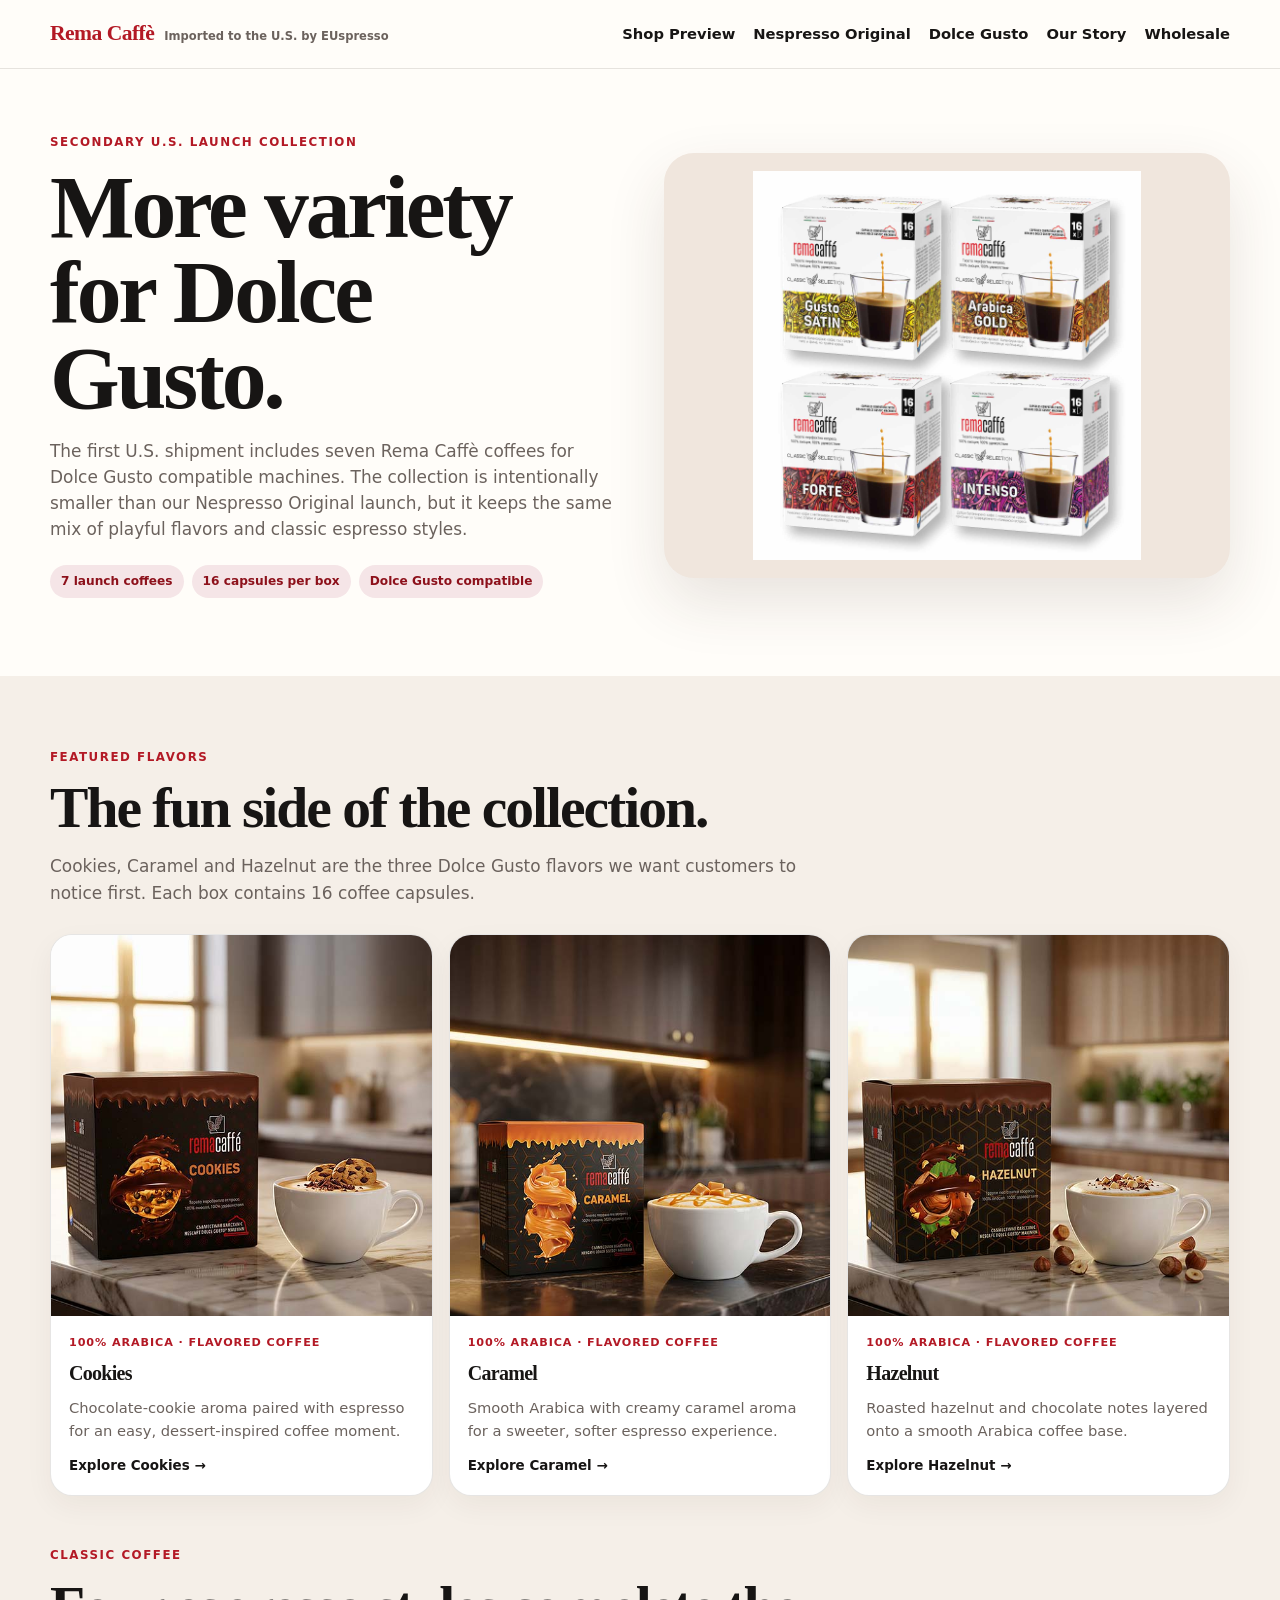
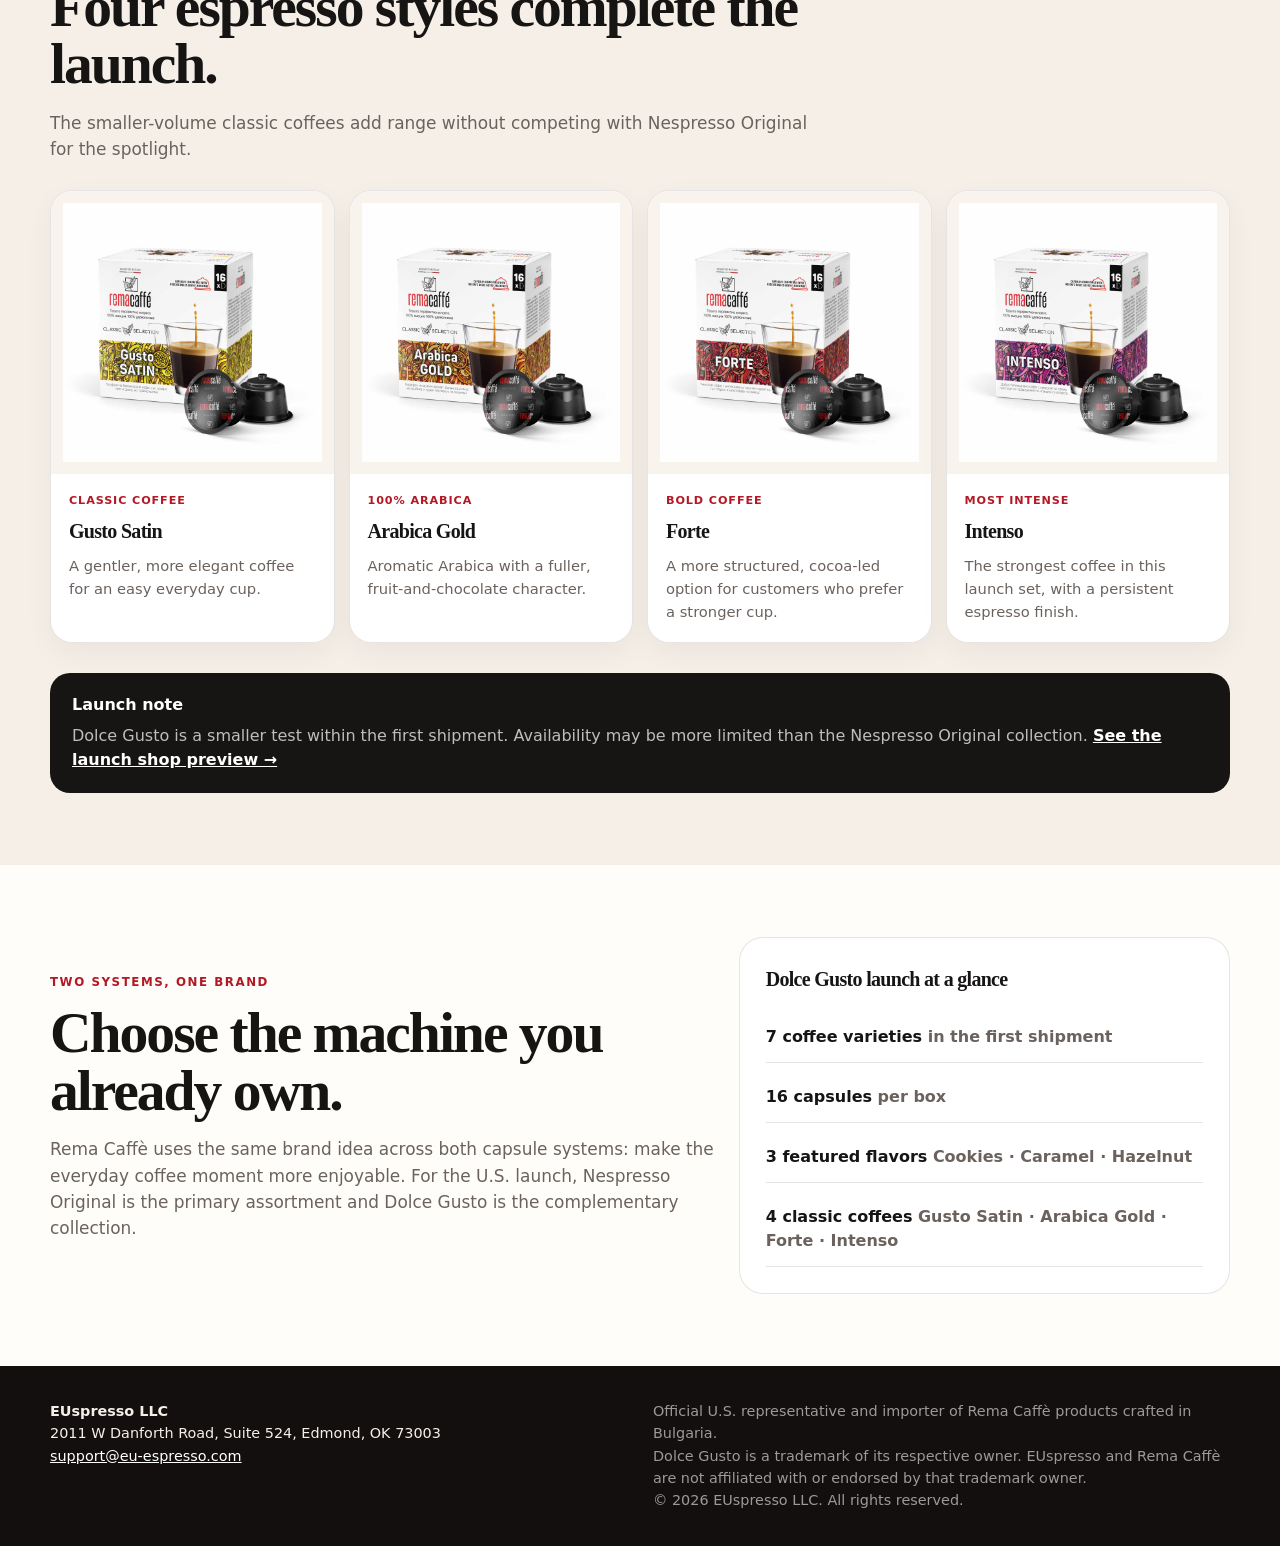
==== dolce-gusto/index.html @ 893105a6 "Add commerce-ready launch shop preview" ====
<!DOCTYPE html>
<html lang="en">
<head>
<meta charset="UTF-8">
<title>Rema Caffè Dolce Gusto Compatible Collection | EUspresso USA</title>
<meta name="description" content="Explore the first U.S. Rema Caffè Dolce Gusto compatible collection: seven 16-capsule coffees including Cookies, Caramel, Hazelnut, Arabica Gold, Gusto Satin, Forte and Intenso.">
<link rel="canonical" href="https://eu-espresso.com/dolce-gusto/">
<meta property="og:title" content="Rema Caffè Dolce Gusto Compatible Collection | EUspresso USA">
<meta property="og:description" content="A smaller secondary launch collection with seven Dolce Gusto compatible coffees and 16 capsules per box.">
<meta property="og:image" content="https://eu-espresso.com/assets/rema-dolce-gusto-all.jpg">
<meta property="og:type" content="website">
<meta property="og:url" content="https://eu-espresso.com/dolce-gusto/">
<meta name="viewport" content="width=device-width, initial-scale=1">
<link rel="icon" href="../EUspresso.PNG" type="image/png">
<link rel="stylesheet" href="../assets/dolce-gusto.css">
</head>
<body>
<nav class="top-nav"><div class="nav-inner"><a class="nav-brand" href="../"><strong>Rema Caffè</strong><span>Imported to the U.S. by EUspresso</span></a><div class="nav-links"><a href="../shop/">Shop Preview</a><a href="../#nespresso-collection">Nespresso Original</a><a href="#collection">Dolce Gusto</a><a href="../#story">Our Story</a><a href="../#wholesale">Wholesale</a></div></div></nav>
<main>
<section class="wrap hero">
  <div>
    <div class="eyebrow">Secondary U.S. launch collection</div>
    <h1>More variety for Dolce Gusto.</h1>
    <p class="section-copy">The first U.S. shipment includes seven Rema Caffè coffees for Dolce Gusto compatible machines. The collection is intentionally smaller than our Nespresso Original launch, but it keeps the same mix of playful flavors and classic espresso styles.</p>
    <div class="hero-tags"><span class="tag">7 launch coffees</span><span class="tag">16 capsules per box</span><span class="tag">Dolce Gusto compatible</span></div>
  </div>
  <div class="hero-visual"><img src="../assets/rema-dolce-gusto-all.jpg" alt="Rema Caffè Dolce Gusto compatible capsule collection"></div>
</section>

<section id="collection" class="section alt">
<div class="wrap">
  <div class="section-head"><div class="eyebrow">Featured flavors</div><h2>The fun side of the collection.</h2><p class="section-copy">Cookies, Caramel and Hazelnut are the three Dolce Gusto flavors we want customers to notice first. Each box contains 16 coffee capsules.</p></div>
  <div class="featured-grid">
    <article class="featured-card"><div class="featured-photo"><img src="../assets/dg-cookies-lifestyle.jpg" alt="Rema Caffè Cookies Dolce Gusto compatible capsules in a kitchen setting"></div><div class="body"><div class="meta">100% Arabica · Flavored coffee</div><h3>Cookies</h3><p>Chocolate-cookie aroma paired with espresso for an easy, dessert-inspired coffee moment.</p><a class="link" href="../products/dolce-gusto/cookies/">Explore Cookies →</a></div></article>
    <article class="featured-card"><div class="featured-photo"><img src="../assets/dg-caramel-lifestyle.jpg" alt="Rema Caffè Caramel Dolce Gusto compatible capsules in a kitchen setting"></div><div class="body"><div class="meta">100% Arabica · Flavored coffee</div><h3>Caramel</h3><p>Smooth Arabica with creamy caramel aroma for a sweeter, softer espresso experience.</p><a class="link" href="../products/dolce-gusto/caramel/">Explore Caramel →</a></div></article>
    <article class="featured-card"><div class="featured-photo"><img src="../assets/dg-hazelnut-lifestyle.jpg" alt="Rema Caffè Hazelnut Dolce Gusto compatible capsules in a kitchen setting"></div><div class="body"><div class="meta">100% Arabica · Flavored coffee</div><h3>Hazelnut</h3><p>Roasted hazelnut and chocolate notes layered onto a smooth Arabica coffee base.</p><a class="link" href="../products/dolce-gusto/hazelnut/">Explore Hazelnut →</a></div></article>
  </div>

  <div class="section-head" style="margin-top:50px;"><div class="eyebrow">Classic coffee</div><h2>Four espresso styles complete the launch.</h2><p class="section-copy">The smaller-volume classic coffees add range without competing with Nespresso Original for the spotlight.</p></div>
  <div class="classic-grid">
    <article class="classic-card"><div class="classic-photo"><img src="../assets/dg-gusto-satin-box-caps.jpg" alt="Rema Caffè Gusto Satin Dolce Gusto compatible capsules"></div><div class="body"><div class="meta">Classic coffee</div><h3>Gusto Satin</h3><p>A gentler, more elegant coffee for an easy everyday cup.</p></div></article>
    <article class="classic-card"><div class="classic-photo"><img src="../assets/dg-arabica-gold-box-caps.jpg" alt="Rema Caffè Arabica Gold Dolce Gusto compatible capsules"></div><div class="body"><div class="meta">100% Arabica</div><h3>Arabica Gold</h3><p>Aromatic Arabica with a fuller, fruit-and-chocolate character.</p></div></article>
    <article class="classic-card"><div class="classic-photo"><img src="../assets/dg-forte-box-caps.jpg" alt="Rema Caffè Forte Dolce Gusto compatible capsules"></div><div class="body"><div class="meta">Bold coffee</div><h3>Forte</h3><p>A more structured, cocoa-led option for customers who prefer a stronger cup.</p></div></article>
    <article class="classic-card"><div class="classic-photo"><img src="../assets/dg-intenso-box-caps.jpg" alt="Rema Caffè Intenso Dolce Gusto compatible capsules"></div><div class="body"><div class="meta">Most intense</div><h3>Intenso</h3><p>The strongest coffee in this launch set, with a persistent espresso finish.</p></div></article>
  </div>
  <div class="callout"><strong>Launch note</strong><p>Dolce Gusto is a smaller test within the first shipment. Availability may be more limited than the Nespresso Original collection. <a href="../shop/" style="color:white;font-weight:800;">See the launch shop preview →</a></p></div>
</div>
</section>

<section class="section">
<div class="wrap compare">
  <div><div class="eyebrow">Two systems, one brand</div><h2>Choose the machine you already own.</h2><p class="section-copy">Rema Caffè uses the same brand idea across both capsule systems: make the everyday coffee moment more enjoyable. For the U.S. launch, Nespresso Original is the primary assortment and Dolce Gusto is the complementary collection.</p></div>
  <div class="compare-card"><h3>Dolce Gusto launch at a glance</h3><ul class="compare-list"><li>7 coffee varieties <span>in the first shipment</span></li><li>16 capsules <span>per box</span></li><li>3 featured flavors <span>Cookies · Caramel · Hazelnut</span></li><li>4 classic coffees <span>Gusto Satin · Arabica Gold · Forte · Intenso</span></li></ul></div>
</div>
</section>
</main>
<footer><div class="footer-inner"><div><strong>EUspresso LLC</strong><br>2011 W Danforth Road, Suite 524, Edmond, OK 73003<br><a href="mailto:support@eu-espresso.com">support@eu-espresso.com</a></div><div class="footer-muted">Official U.S. representative and importer of Rema Caffè products crafted in Bulgaria.<br>Dolce Gusto is a trademark of its respective owner. EUspresso and Rema Caffè are not affiliated with or endorsed by that trademark owner.<br>&copy; <span id="year"></span> EUspresso LLC. All rights reserved.</div></div></footer>
<script>document.getElementById("year").textContent=new Date().getFullYear();</script>
</body></html>
---- assets/dolce-gusto.css ----
:root{--red:#b31925;--red-dark:#8d111b;--ink:#171514;--muted:#6b625d;--cream:#f5efe8;--paper:#fffdf9;--line:rgba(55,42,35,.12)}
*{box-sizing:border-box}html{scroll-behavior:smooth}body{margin:0;font-family:Inter,ui-sans-serif,system-ui,-apple-system,BlinkMacSystemFont,"Segoe UI",sans-serif;color:var(--ink);background:var(--paper);line-height:1.55}img{max-width:100%}a{color:inherit}
.top-nav{position:sticky;top:0;z-index:20;background:rgba(255,253,249,.95);backdrop-filter:blur(12px);border-bottom:1px solid var(--line)}
.nav-inner{width:min(1180px,calc(100% - 36px));min-height:68px;margin:0 auto;display:flex;align-items:center;justify-content:space-between;gap:22px}.nav-brand{display:flex;align-items:baseline;gap:10px;text-decoration:none}.nav-brand strong{font-family:Georgia,"Times New Roman",serif;font-size:1.35rem;letter-spacing:-.025em;color:var(--red)}.nav-brand span{color:var(--muted);font-size:.72rem;font-weight:700}.nav-links{display:flex;gap:18px;flex-wrap:wrap;font-size:.92rem;font-weight:800}.nav-links a{text-decoration:none}.nav-links a:hover{color:var(--red)}
.wrap{width:min(1180px,calc(100% - 36px));margin:0 auto}.eyebrow{color:var(--red);text-transform:uppercase;letter-spacing:.13em;font-size:.74rem;font-weight:900;margin-bottom:13px}h1,h2,h3{font-family:Georgia,"Times New Roman",serif;letter-spacing:-.035em}h1{font-size:clamp(3.2rem,7vw,6rem);line-height:.95;margin:0 0 18px}h2{font-size:clamp(2.1rem,4.5vw,3.7rem);line-height:1;margin:0 0 14px}h3{font-size:1.25rem;margin:0 0 8px}.section-copy{color:var(--muted);font-size:1.06rem;max-width:760px}
.hero{padding:64px 0 78px;display:grid;grid-template-columns:1fr 1fr;gap:48px;align-items:center}.hero-visual{border-radius:30px;overflow:hidden;background:#f0e6dd;box-shadow:0 24px 60px rgba(62,42,30,.12)}.hero-visual img{display:block;width:100%;aspect-ratio:4/3;object-fit:contain;padding:18px}.hero-tags{display:flex;flex-wrap:wrap;gap:8px;margin-top:22px}.tag{padding:7px 11px;border-radius:999px;background:#f5e5e7;color:var(--red-dark);font-size:.76rem;font-weight:900}
.section{padding:72px 0}.section.alt{background:var(--cream)}.section-head{max-width:760px;margin-bottom:28px}.featured-grid{display:grid;grid-template-columns:repeat(3,1fr);gap:16px}.featured-card,.classic-card{background:white;border:1px solid var(--line);border-radius:22px;overflow:hidden;box-shadow:0 10px 28px rgba(50,37,29,.05)}.featured-photo{aspect-ratio:1/1;background:#eee5db;overflow:hidden}.featured-photo img{width:100%;height:100%;object-fit:cover;display:block}.classic-grid{display:grid;grid-template-columns:repeat(4,1fr);gap:14px}.classic-photo{aspect-ratio:1/1;background:#f8f3ed}.classic-photo img{width:100%;height:100%;object-fit:contain;padding:12px;display:block}.body{padding:18px}.meta{color:var(--red);font-size:.7rem;font-weight:900;letter-spacing:.08em;text-transform:uppercase;margin-bottom:7px}.body p{margin:7px 0 0;color:var(--muted);font-size:.92rem}.link{display:inline-block;margin-top:13px;text-decoration:none;font-weight:850;font-size:.84rem}.link:hover{color:var(--red)}
.callout{margin-top:30px;padding:20px 22px;border-radius:20px;background:#171514;color:white}.callout p{margin:6px 0 0;color:rgba(255,255,255,.72)}
.compare{display:grid;grid-template-columns:1.15fr .85fr;gap:24px;align-items:center}.compare-card{padding:26px;border:1px solid var(--line);border-radius:24px;background:white}.compare-list{margin:18px 0 0;padding:0;list-style:none;display:grid;gap:10px}.compare-list li{padding:12px 0;border-bottom:1px solid var(--line);font-weight:800}.compare-list span{color:var(--muted);font-weight:600}
footer{background:#120f0e;color:#f5efe8;padding:34px 0}.footer-inner{width:min(1180px,calc(100% - 36px));margin:0 auto;display:grid;grid-template-columns:1fr 1fr;gap:26px;font-size:.9rem}.footer-inner a{color:#fff}.footer-muted{color:rgba(255,255,255,.58)}
@media(max-width:900px){.hero,.compare{grid-template-columns:1fr}.featured-grid{grid-template-columns:repeat(2,1fr)}.classic-grid{grid-template-columns:repeat(2,1fr)}}
@media(max-width:680px){.nav-inner{padding:14px 0;align-items:flex-start;flex-direction:column}.nav-links{gap:10px 14px}.featured-grid,.classic-grid{grid-template-columns:1fr}.hero{padding-top:44px}}
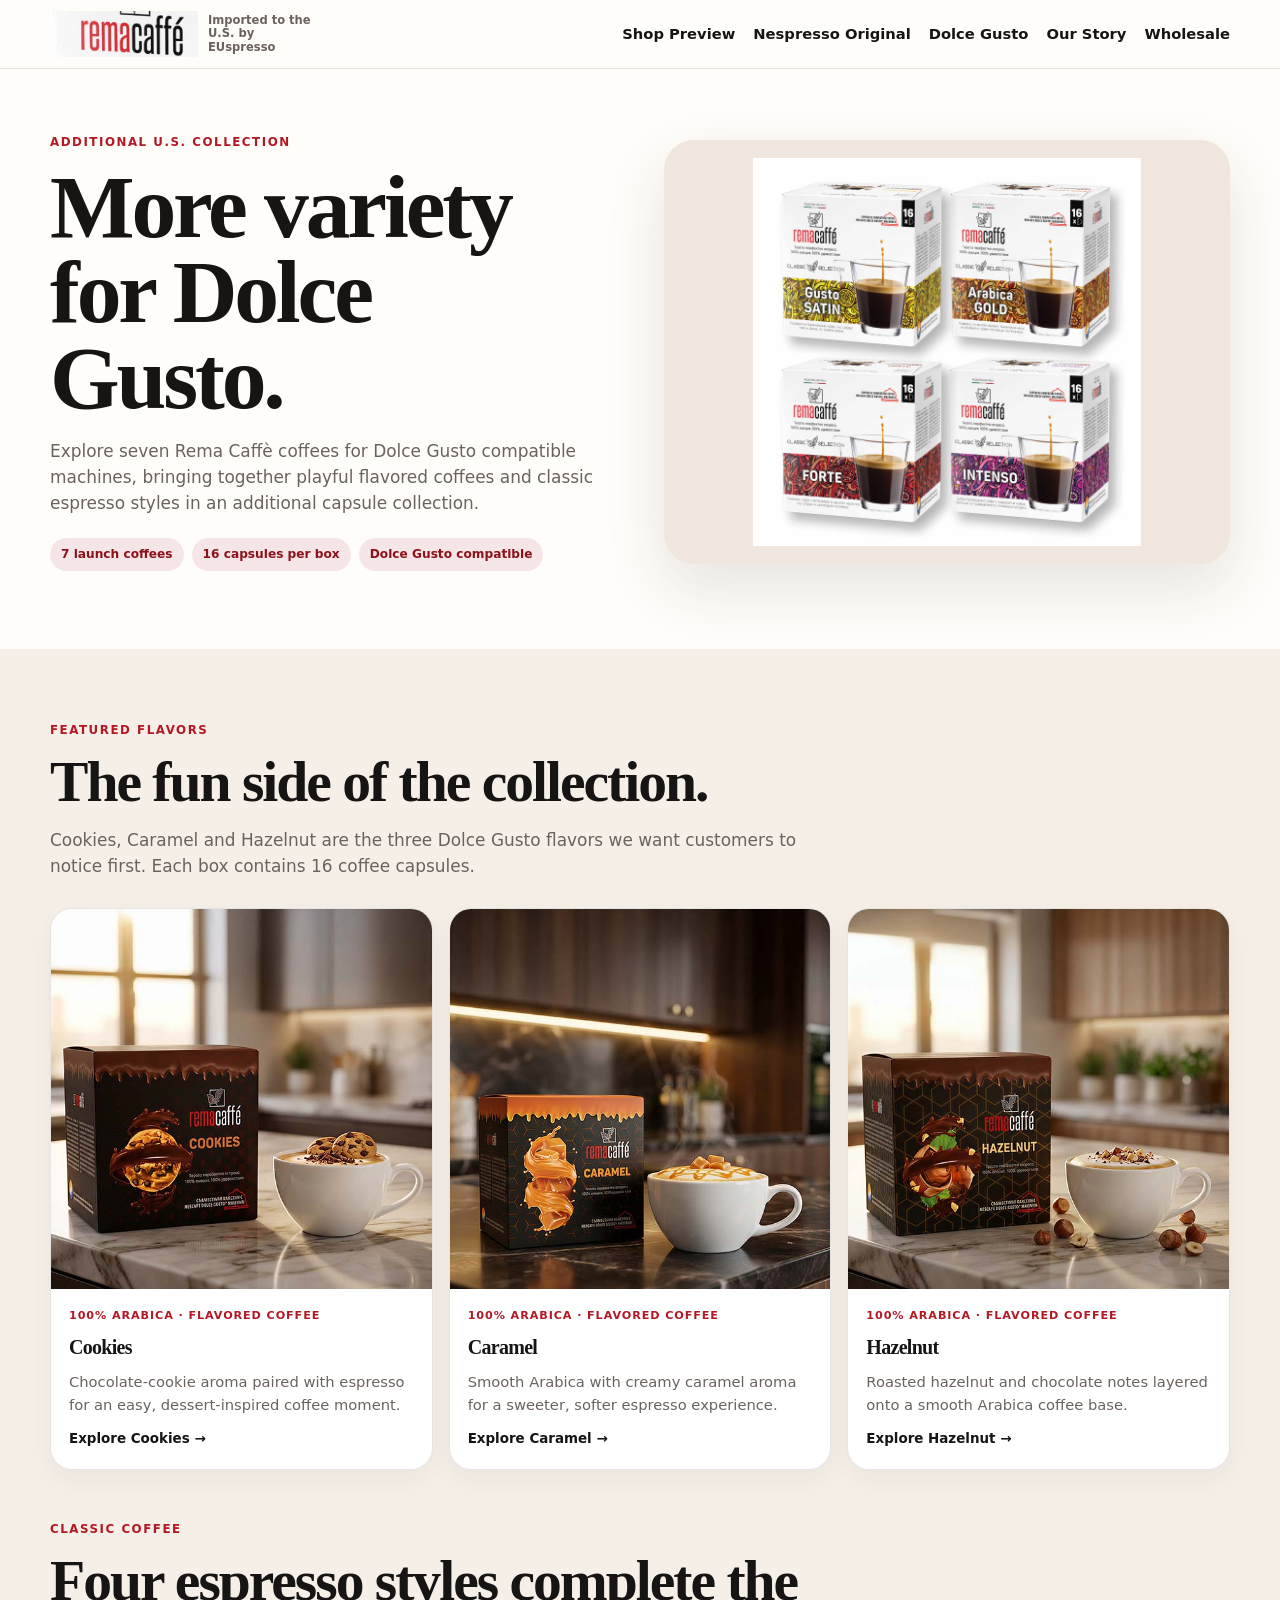
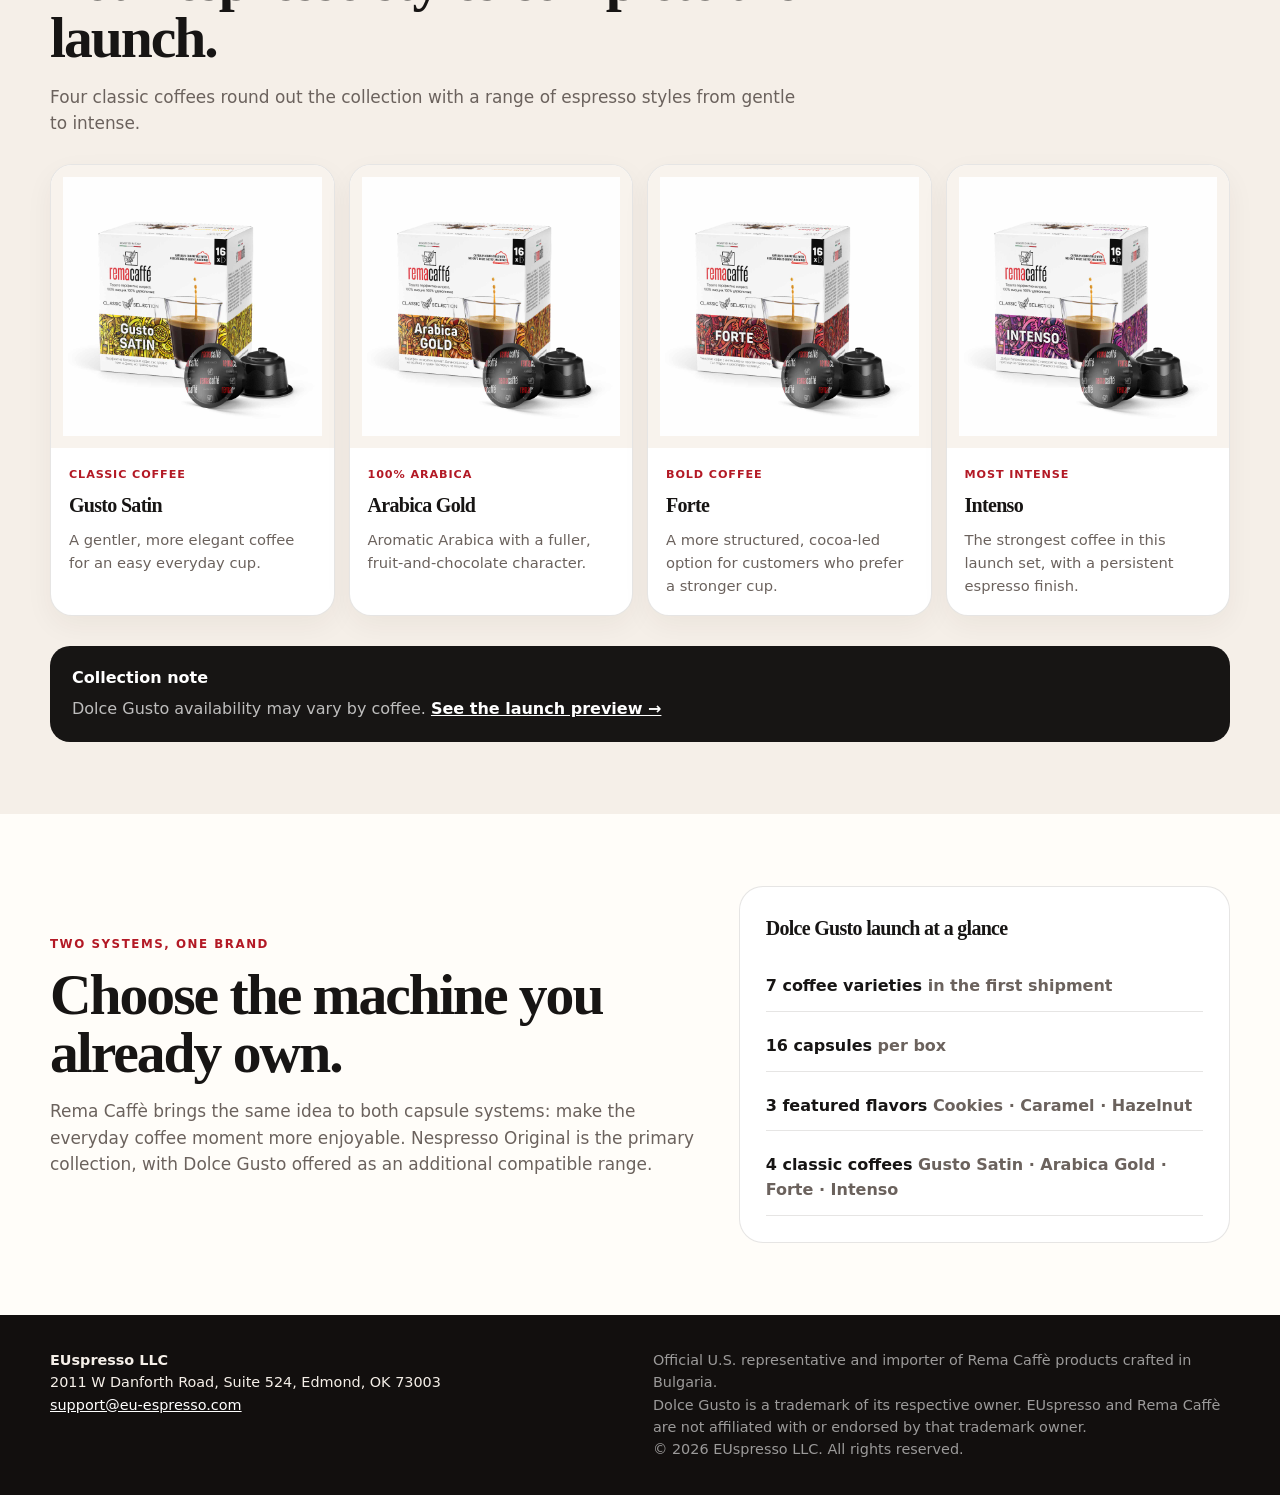
==== commit 5dad6329: "Refine customer-facing launch language and Rema branding" ====
--- a/dolce-gusto/index.html
+++ b/dolce-gusto/index.html
@@ -15,13 +15,13 @@
 <link rel="stylesheet" href="../assets/dolce-gusto.css">
 </head>
 <body>
-<nav class="top-nav"><div class="nav-inner"><a class="nav-brand" href="../"><strong>Rema Caffè</strong><span>Imported to the U.S. by EUspresso</span></a><div class="nav-links"><a href="../shop/">Shop Preview</a><a href="../#nespresso-collection">Nespresso Original</a><a href="#collection">Dolce Gusto</a><a href="../#story">Our Story</a><a href="../#wholesale">Wholesale</a></div></div></nav>
+<nav class="top-nav"><div class="nav-inner"><a class="nav-brand" href="../" aria-label="Rema Caffè, imported to the U.S. by EUspresso"><span class="brand-logo" aria-hidden="true"></span><span class="brand-import">Imported to the U.S. by EUspresso</span></a><div class="nav-links"><a href="../shop/">Shop Preview</a><a href="../#nespresso-collection">Nespresso Original</a><a href="#collection">Dolce Gusto</a><a href="../#story">Our Story</a><a href="../#wholesale">Wholesale</a></div></div></nav>
 <main>
 <section class="wrap hero">
   <div>
-    <div class="eyebrow">Secondary U.S. launch collection</div>
+    <div class="eyebrow">Additional U.S. collection</div>
     <h1>More variety for Dolce Gusto.</h1>
-    <p class="section-copy">The first U.S. shipment includes seven Rema Caffè coffees for Dolce Gusto compatible machines. The collection is intentionally smaller than our Nespresso Original launch, but it keeps the same mix of playful flavors and classic espresso styles.</p>
+    <p class="section-copy">Explore seven Rema Caffè coffees for Dolce Gusto compatible machines, bringing together playful flavored coffees and classic espresso styles in an additional capsule collection.</p>
     <div class="hero-tags"><span class="tag">7 launch coffees</span><span class="tag">16 capsules per box</span><span class="tag">Dolce Gusto compatible</span></div>
   </div>
   <div class="hero-visual"><img src="../assets/rema-dolce-gusto-all.jpg" alt="Rema Caffè Dolce Gusto compatible capsule collection"></div>
@@ -36,20 +36,20 @@
     <article class="featured-card"><div class="featured-photo"><img src="../assets/dg-hazelnut-lifestyle.jpg" alt="Rema Caffè Hazelnut Dolce Gusto compatible capsules in a kitchen setting"></div><div class="body"><div class="meta">100% Arabica · Flavored coffee</div><h3>Hazelnut</h3><p>Roasted hazelnut and chocolate notes layered onto a smooth Arabica coffee base.</p><a class="link" href="../products/dolce-gusto/hazelnut/">Explore Hazelnut →</a></div></article>
   </div>
 
-  <div class="section-head" style="margin-top:50px;"><div class="eyebrow">Classic coffee</div><h2>Four espresso styles complete the launch.</h2><p class="section-copy">The smaller-volume classic coffees add range without competing with Nespresso Original for the spotlight.</p></div>
+  <div class="section-head" style="margin-top:50px;"><div class="eyebrow">Classic coffee</div><h2>Four espresso styles complete the launch.</h2><p class="section-copy">Four classic coffees round out the collection with a range of espresso styles from gentle to intense.</p></div>
   <div class="classic-grid">
     <article class="classic-card"><div class="classic-photo"><img src="../assets/dg-gusto-satin-box-caps.jpg" alt="Rema Caffè Gusto Satin Dolce Gusto compatible capsules"></div><div class="body"><div class="meta">Classic coffee</div><h3>Gusto Satin</h3><p>A gentler, more elegant coffee for an easy everyday cup.</p></div></article>
     <article class="classic-card"><div class="classic-photo"><img src="../assets/dg-arabica-gold-box-caps.jpg" alt="Rema Caffè Arabica Gold Dolce Gusto compatible capsules"></div><div class="body"><div class="meta">100% Arabica</div><h3>Arabica Gold</h3><p>Aromatic Arabica with a fuller, fruit-and-chocolate character.</p></div></article>
     <article class="classic-card"><div class="classic-photo"><img src="../assets/dg-forte-box-caps.jpg" alt="Rema Caffè Forte Dolce Gusto compatible capsules"></div><div class="body"><div class="meta">Bold coffee</div><h3>Forte</h3><p>A more structured, cocoa-led option for customers who prefer a stronger cup.</p></div></article>
     <article class="classic-card"><div class="classic-photo"><img src="../assets/dg-intenso-box-caps.jpg" alt="Rema Caffè Intenso Dolce Gusto compatible capsules"></div><div class="body"><div class="meta">Most intense</div><h3>Intenso</h3><p>The strongest coffee in this launch set, with a persistent espresso finish.</p></div></article>
   </div>
-  <div class="callout"><strong>Launch note</strong><p>Dolce Gusto is a smaller test within the first shipment. Availability may be more limited than the Nespresso Original collection. <a href="../shop/" style="color:white;font-weight:800;">See the launch shop preview →</a></p></div>
+  <div class="callout"><strong>Collection note</strong><p>Dolce Gusto availability may vary by coffee. <a href="../shop/" style="color:white;font-weight:800;">See the launch preview →</a></p></div>
 </div>
 </section>
 
 <section class="section">
 <div class="wrap compare">
-  <div><div class="eyebrow">Two systems, one brand</div><h2>Choose the machine you already own.</h2><p class="section-copy">Rema Caffè uses the same brand idea across both capsule systems: make the everyday coffee moment more enjoyable. For the U.S. launch, Nespresso Original is the primary assortment and Dolce Gusto is the complementary collection.</p></div>
+  <div><div class="eyebrow">Two systems, one brand</div><h2>Choose the machine you already own.</h2><p class="section-copy">Rema Caffè brings the same idea to both capsule systems: make the everyday coffee moment more enjoyable. Nespresso Original is the primary collection, with Dolce Gusto offered as an additional compatible range.</p></div>
   <div class="compare-card"><h3>Dolce Gusto launch at a glance</h3><ul class="compare-list"><li>7 coffee varieties <span>in the first shipment</span></li><li>16 capsules <span>per box</span></li><li>3 featured flavors <span>Cookies · Caramel · Hazelnut</span></li><li>4 classic coffees <span>Gusto Satin · Arabica Gold · Forte · Intenso</span></li></ul></div>
 </div>
 </section>
--- a/assets/dolce-gusto.css
+++ b/assets/dolce-gusto.css
@@ -1,7 +1,7 @@
 :root{--red:#b31925;--red-dark:#8d111b;--ink:#171514;--muted:#6b625d;--cream:#f5efe8;--paper:#fffdf9;--line:rgba(55,42,35,.12)}
 *{box-sizing:border-box}html{scroll-behavior:smooth}body{margin:0;font-family:Inter,ui-sans-serif,system-ui,-apple-system,BlinkMacSystemFont,"Segoe UI",sans-serif;color:var(--ink);background:var(--paper);line-height:1.55}img{max-width:100%}a{color:inherit}
 .top-nav{position:sticky;top:0;z-index:20;background:rgba(255,253,249,.95);backdrop-filter:blur(12px);border-bottom:1px solid var(--line)}
-.nav-inner{width:min(1180px,calc(100% - 36px));min-height:68px;margin:0 auto;display:flex;align-items:center;justify-content:space-between;gap:22px}.nav-brand{display:flex;align-items:baseline;gap:10px;text-decoration:none}.nav-brand strong{font-family:Georgia,"Times New Roman",serif;font-size:1.35rem;letter-spacing:-.025em;color:var(--red)}.nav-brand span{color:var(--muted);font-size:.72rem;font-weight:700}.nav-links{display:flex;gap:18px;flex-wrap:wrap;font-size:.92rem;font-weight:800}.nav-links a{text-decoration:none}.nav-links a:hover{color:var(--red)}
+.nav-inner{width:min(1180px,calc(100% - 36px));min-height:68px;margin:0 auto;display:flex;align-items:center;justify-content:space-between;gap:22px}.nav-brand{display:flex;align-items:center;gap:10px;text-decoration:none}.brand-logo{display:block;width:148px;height:46px;flex:0 0 auto;background:#fff url('/assets/dg-gusto-satin-box-caps.jpg') -84px -214px / 640px 640px no-repeat;border-radius:2px}.brand-import{color:var(--muted);font-size:.72rem;font-weight:700;max-width:110px;line-height:1.15}.nav-links{display:flex;gap:18px;flex-wrap:wrap;font-size:.92rem;font-weight:800}.nav-links a{text-decoration:none}.nav-links a:hover{color:var(--red)}
 .wrap{width:min(1180px,calc(100% - 36px));margin:0 auto}.eyebrow{color:var(--red);text-transform:uppercase;letter-spacing:.13em;font-size:.74rem;font-weight:900;margin-bottom:13px}h1,h2,h3{font-family:Georgia,"Times New Roman",serif;letter-spacing:-.035em}h1{font-size:clamp(3.2rem,7vw,6rem);line-height:.95;margin:0 0 18px}h2{font-size:clamp(2.1rem,4.5vw,3.7rem);line-height:1;margin:0 0 14px}h3{font-size:1.25rem;margin:0 0 8px}.section-copy{color:var(--muted);font-size:1.06rem;max-width:760px}
 .hero{padding:64px 0 78px;display:grid;grid-template-columns:1fr 1fr;gap:48px;align-items:center}.hero-visual{border-radius:30px;overflow:hidden;background:#f0e6dd;box-shadow:0 24px 60px rgba(62,42,30,.12)}.hero-visual img{display:block;width:100%;aspect-ratio:4/3;object-fit:contain;padding:18px}.hero-tags{display:flex;flex-wrap:wrap;gap:8px;margin-top:22px}.tag{padding:7px 11px;border-radius:999px;background:#f5e5e7;color:var(--red-dark);font-size:.76rem;font-weight:900}
 .section{padding:72px 0}.section.alt{background:var(--cream)}.section-head{max-width:760px;margin-bottom:28px}.featured-grid{display:grid;grid-template-columns:repeat(3,1fr);gap:16px}.featured-card,.classic-card{background:white;border:1px solid var(--line);border-radius:22px;overflow:hidden;box-shadow:0 10px 28px rgba(50,37,29,.05)}.featured-photo{aspect-ratio:1/1;background:#eee5db;overflow:hidden}.featured-photo img{width:100%;height:100%;object-fit:cover;display:block}.classic-grid{display:grid;grid-template-columns:repeat(4,1fr);gap:14px}.classic-photo{aspect-ratio:1/1;background:#f8f3ed}.classic-photo img{width:100%;height:100%;object-fit:contain;padding:12px;display:block}.body{padding:18px}.meta{color:var(--red);font-size:.7rem;font-weight:900;letter-spacing:.08em;text-transform:uppercase;margin-bottom:7px}.body p{margin:7px 0 0;color:var(--muted);font-size:.92rem}.link{display:inline-block;margin-top:13px;text-decoration:none;font-weight:850;font-size:.84rem}.link:hover{color:var(--red)}
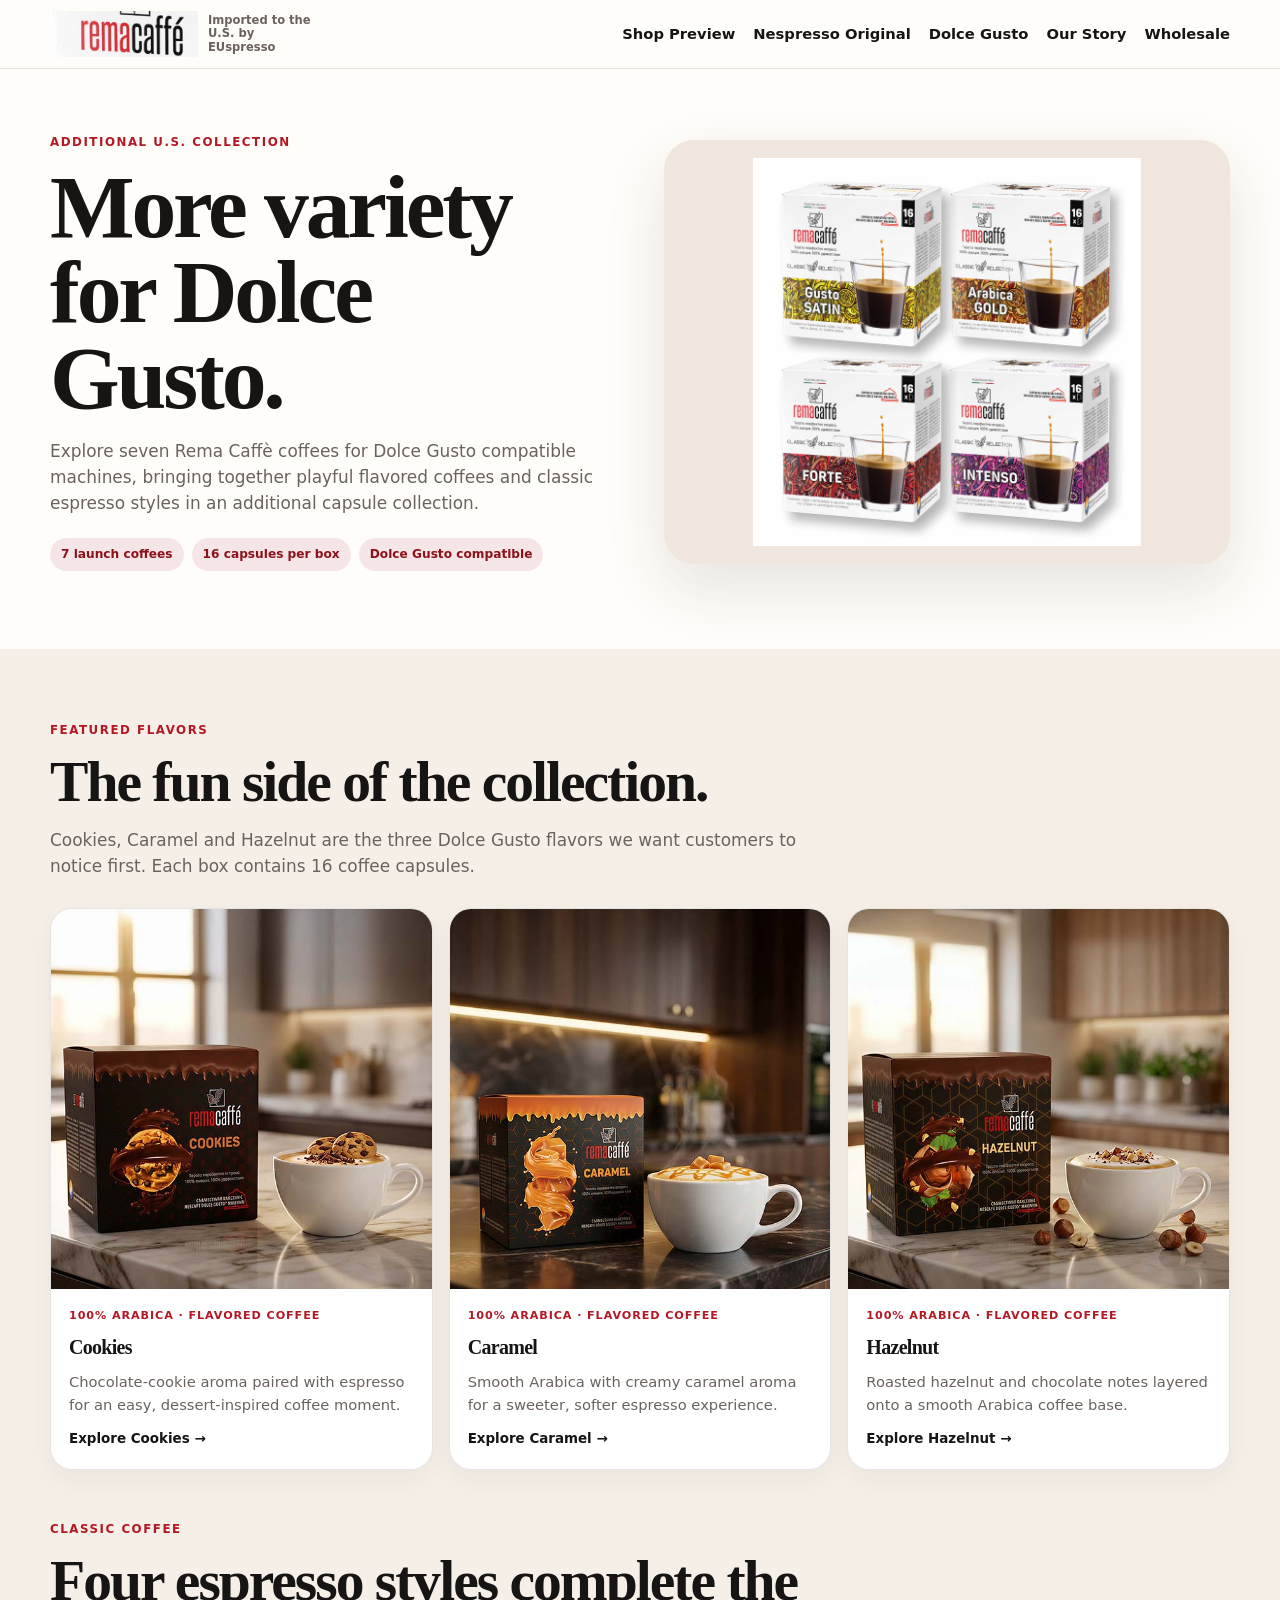
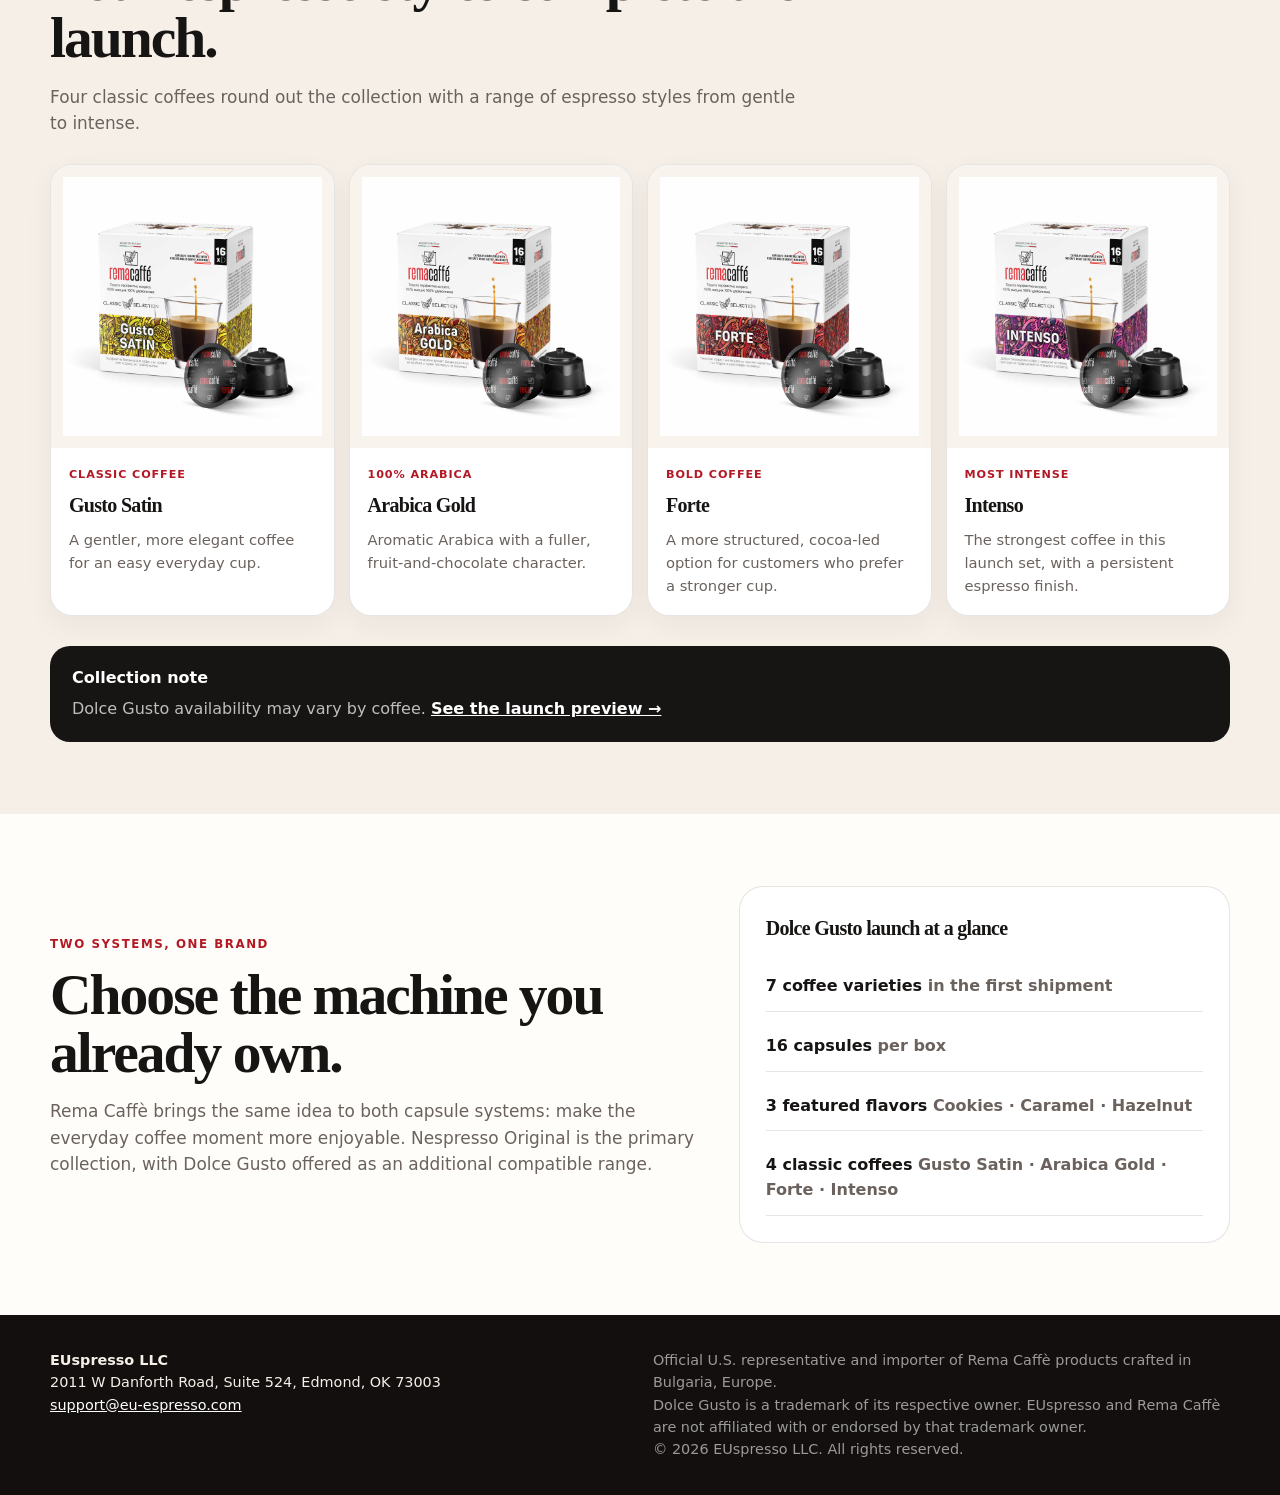
==== commit bb7f1f1b: "Refine collection copy and holiday 2026 availability" ====
--- a/dolce-gusto/index.html
+++ b/dolce-gusto/index.html
@@ -54,6 +54,6 @@
 </div>
 </section>
 </main>
-<footer><div class="footer-inner"><div><strong>EUspresso LLC</strong><br>2011 W Danforth Road, Suite 524, Edmond, OK 73003<br><a href="mailto:support@eu-espresso.com">support@eu-espresso.com</a></div><div class="footer-muted">Official U.S. representative and importer of Rema Caffè products crafted in Bulgaria.<br>Dolce Gusto is a trademark of its respective owner. EUspresso and Rema Caffè are not affiliated with or endorsed by that trademark owner.<br>&copy; <span id="year"></span> EUspresso LLC. All rights reserved.</div></div></footer>
+<footer><div class="footer-inner"><div><strong>EUspresso LLC</strong><br>2011 W Danforth Road, Suite 524, Edmond, OK 73003<br><a href="mailto:support@eu-espresso.com">support@eu-espresso.com</a></div><div class="footer-muted">Official U.S. representative and importer of Rema Caffè products crafted in Bulgaria, Europe.<br>Dolce Gusto is a trademark of its respective owner. EUspresso and Rema Caffè are not affiliated with or endorsed by that trademark owner.<br>&copy; <span id="year"></span> EUspresso LLC. All rights reserved.</div></div></footer>
 <script>document.getElementById("year").textContent=new Date().getFullYear();</script>
 </body></html>
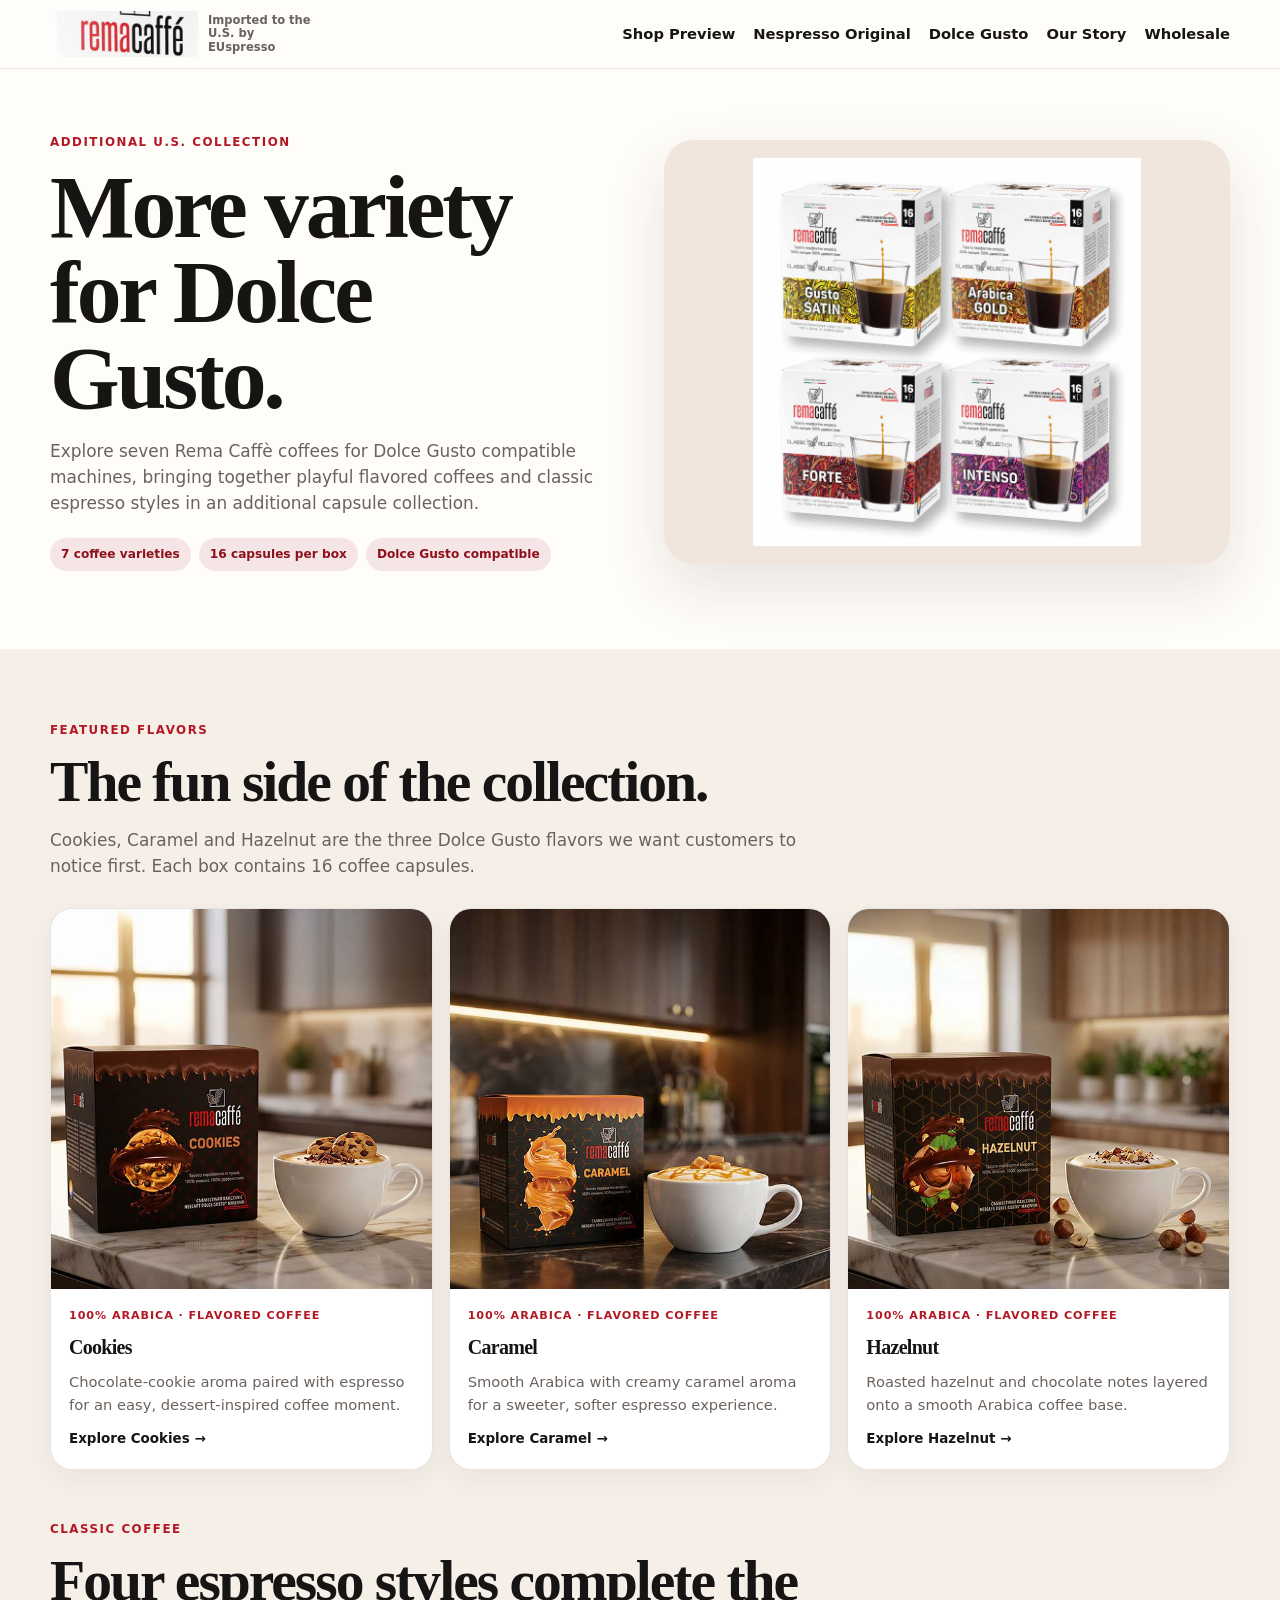
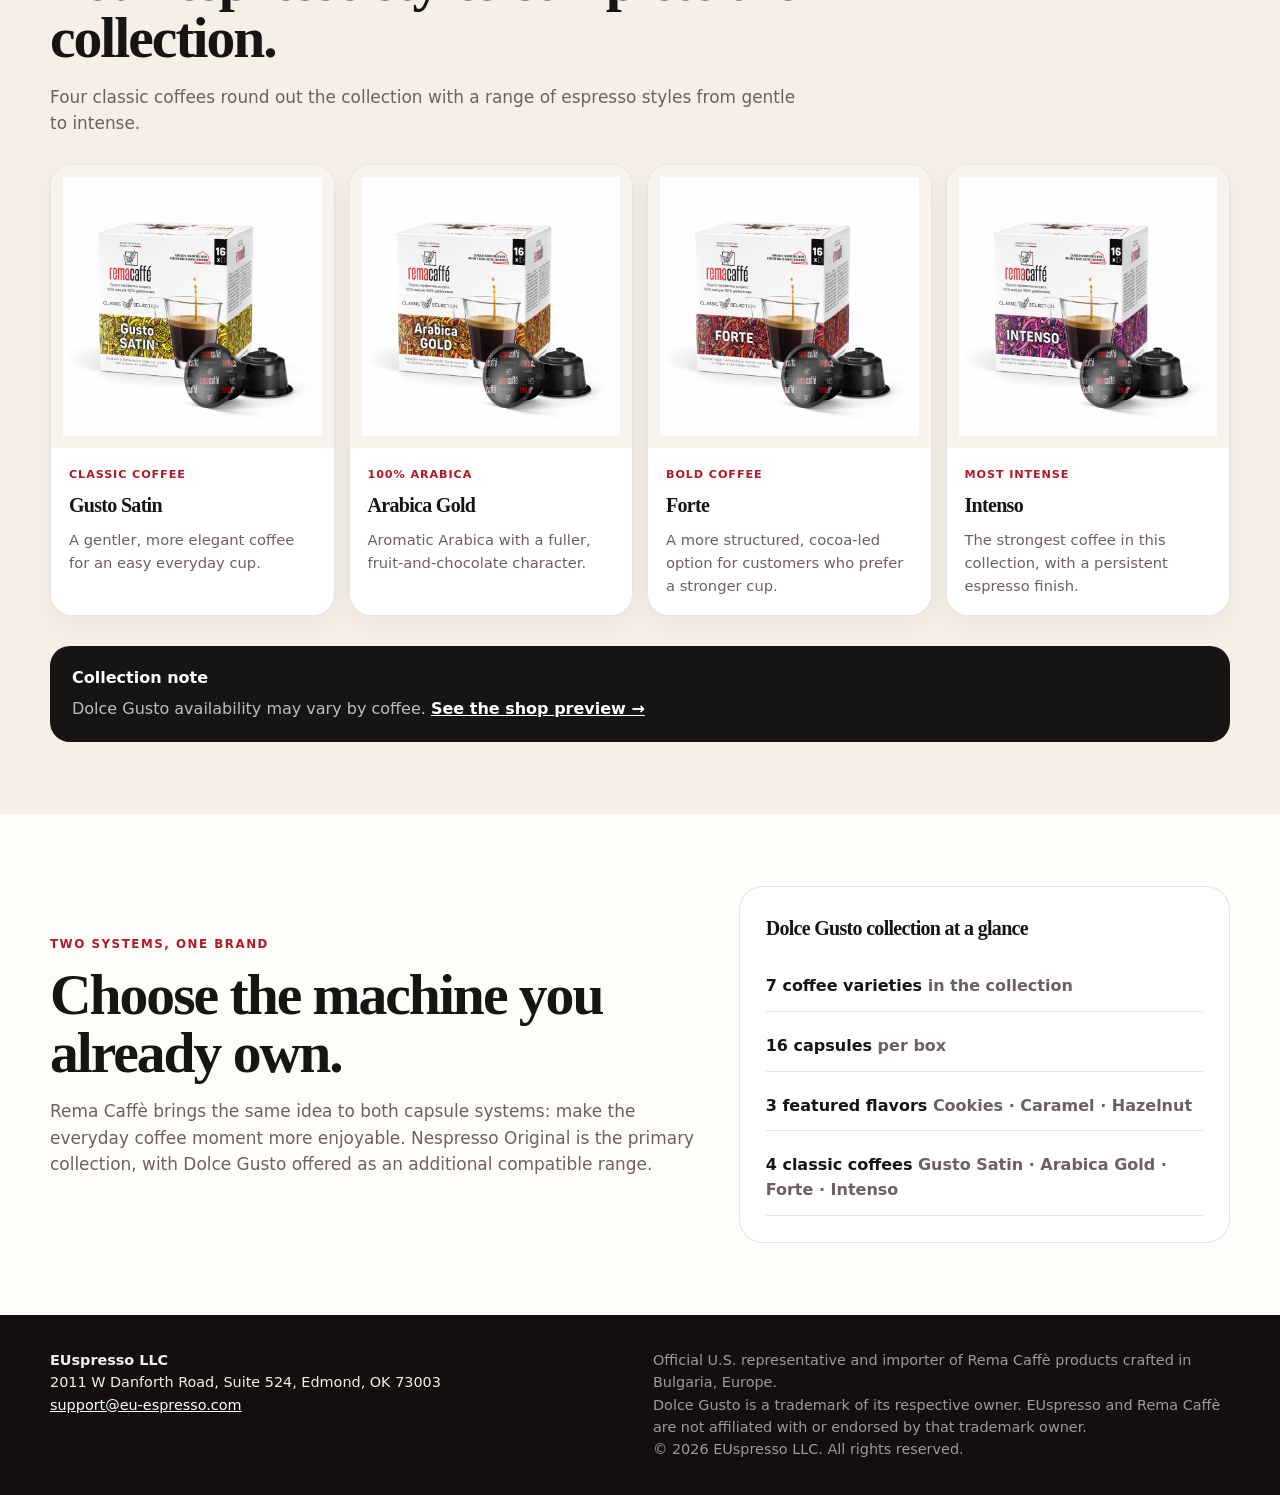
==== commit b7d1cc10: "Remove launch and first-shipment wording from Dolce Gusto pages" ====
--- a/dolce-gusto/index.html
+++ b/dolce-gusto/index.html
@@ -3,10 +3,10 @@
 <head>
 <meta charset="UTF-8">
 <title>Rema Caffè Dolce Gusto Compatible Collection | EUspresso USA</title>
-<meta name="description" content="Explore the first U.S. Rema Caffè Dolce Gusto compatible collection: seven 16-capsule coffees including Cookies, Caramel, Hazelnut, Arabica Gold, Gusto Satin, Forte and Intenso.">
+<meta name="description" content="Explore the Rema Caffè Dolce Gusto compatible collection: seven 16-capsule coffees including Cookies, Caramel, Hazelnut, Arabica Gold, Gusto Satin, Forte and Intenso.">
 <link rel="canonical" href="https://eu-espresso.com/dolce-gusto/">
 <meta property="og:title" content="Rema Caffè Dolce Gusto Compatible Collection | EUspresso USA">
-<meta property="og:description" content="A smaller secondary launch collection with seven Dolce Gusto compatible coffees and 16 capsules per box.">
+<meta property="og:description" content="An additional collection with seven Dolce Gusto compatible coffees and 16 capsules per box.">
 <meta property="og:image" content="https://eu-espresso.com/assets/rema-dolce-gusto-all.jpg">
 <meta property="og:type" content="website">
 <meta property="og:url" content="https://eu-espresso.com/dolce-gusto/">
@@ -22,7 +22,7 @@
     <div class="eyebrow">Additional U.S. collection</div>
     <h1>More variety for Dolce Gusto.</h1>
     <p class="section-copy">Explore seven Rema Caffè coffees for Dolce Gusto compatible machines, bringing together playful flavored coffees and classic espresso styles in an additional capsule collection.</p>
-    <div class="hero-tags"><span class="tag">7 launch coffees</span><span class="tag">16 capsules per box</span><span class="tag">Dolce Gusto compatible</span></div>
+    <div class="hero-tags"><span class="tag">7 coffee varieties</span><span class="tag">16 capsules per box</span><span class="tag">Dolce Gusto compatible</span></div>
   </div>
   <div class="hero-visual"><img src="../assets/rema-dolce-gusto-all.jpg" alt="Rema Caffè Dolce Gusto compatible capsule collection"></div>
 </section>
@@ -36,21 +36,21 @@
     <article class="featured-card"><div class="featured-photo"><img src="../assets/dg-hazelnut-lifestyle.jpg" alt="Rema Caffè Hazelnut Dolce Gusto compatible capsules in a kitchen setting"></div><div class="body"><div class="meta">100% Arabica · Flavored coffee</div><h3>Hazelnut</h3><p>Roasted hazelnut and chocolate notes layered onto a smooth Arabica coffee base.</p><a class="link" href="../products/dolce-gusto/hazelnut/">Explore Hazelnut →</a></div></article>
   </div>
 
-  <div class="section-head" style="margin-top:50px;"><div class="eyebrow">Classic coffee</div><h2>Four espresso styles complete the launch.</h2><p class="section-copy">Four classic coffees round out the collection with a range of espresso styles from gentle to intense.</p></div>
+  <div class="section-head" style="margin-top:50px;"><div class="eyebrow">Classic coffee</div><h2>Four espresso styles complete the collection.</h2><p class="section-copy">Four classic coffees round out the collection with a range of espresso styles from gentle to intense.</p></div>
   <div class="classic-grid">
     <article class="classic-card"><div class="classic-photo"><img src="../assets/dg-gusto-satin-box-caps.jpg" alt="Rema Caffè Gusto Satin Dolce Gusto compatible capsules"></div><div class="body"><div class="meta">Classic coffee</div><h3>Gusto Satin</h3><p>A gentler, more elegant coffee for an easy everyday cup.</p></div></article>
     <article class="classic-card"><div class="classic-photo"><img src="../assets/dg-arabica-gold-box-caps.jpg" alt="Rema Caffè Arabica Gold Dolce Gusto compatible capsules"></div><div class="body"><div class="meta">100% Arabica</div><h3>Arabica Gold</h3><p>Aromatic Arabica with a fuller, fruit-and-chocolate character.</p></div></article>
     <article class="classic-card"><div class="classic-photo"><img src="../assets/dg-forte-box-caps.jpg" alt="Rema Caffè Forte Dolce Gusto compatible capsules"></div><div class="body"><div class="meta">Bold coffee</div><h3>Forte</h3><p>A more structured, cocoa-led option for customers who prefer a stronger cup.</p></div></article>
-    <article class="classic-card"><div class="classic-photo"><img src="../assets/dg-intenso-box-caps.jpg" alt="Rema Caffè Intenso Dolce Gusto compatible capsules"></div><div class="body"><div class="meta">Most intense</div><h3>Intenso</h3><p>The strongest coffee in this launch set, with a persistent espresso finish.</p></div></article>
+    <article class="classic-card"><div class="classic-photo"><img src="../assets/dg-intenso-box-caps.jpg" alt="Rema Caffè Intenso Dolce Gusto compatible capsules"></div><div class="body"><div class="meta">Most intense</div><h3>Intenso</h3><p>The strongest coffee in this collection, with a persistent espresso finish.</p></div></article>
   </div>
-  <div class="callout"><strong>Collection note</strong><p>Dolce Gusto availability may vary by coffee. <a href="../shop/" style="color:white;font-weight:800;">See the launch preview →</a></p></div>
+  <div class="callout"><strong>Collection note</strong><p>Dolce Gusto availability may vary by coffee. <a href="../shop/" style="color:white;font-weight:800;">See the shop preview →</a></p></div>
 </div>
 </section>
 
 <section class="section">
 <div class="wrap compare">
   <div><div class="eyebrow">Two systems, one brand</div><h2>Choose the machine you already own.</h2><p class="section-copy">Rema Caffè brings the same idea to both capsule systems: make the everyday coffee moment more enjoyable. Nespresso Original is the primary collection, with Dolce Gusto offered as an additional compatible range.</p></div>
-  <div class="compare-card"><h3>Dolce Gusto launch at a glance</h3><ul class="compare-list"><li>7 coffee varieties <span>in the first shipment</span></li><li>16 capsules <span>per box</span></li><li>3 featured flavors <span>Cookies · Caramel · Hazelnut</span></li><li>4 classic coffees <span>Gusto Satin · Arabica Gold · Forte · Intenso</span></li></ul></div>
+  <div class="compare-card"><h3>Dolce Gusto collection at a glance</h3><ul class="compare-list"><li>7 coffee varieties <span>in the collection</span></li><li>16 capsules <span>per box</span></li><li>3 featured flavors <span>Cookies · Caramel · Hazelnut</span></li><li>4 classic coffees <span>Gusto Satin · Arabica Gold · Forte · Intenso</span></li></ul></div>
 </div>
 </section>
 </main>
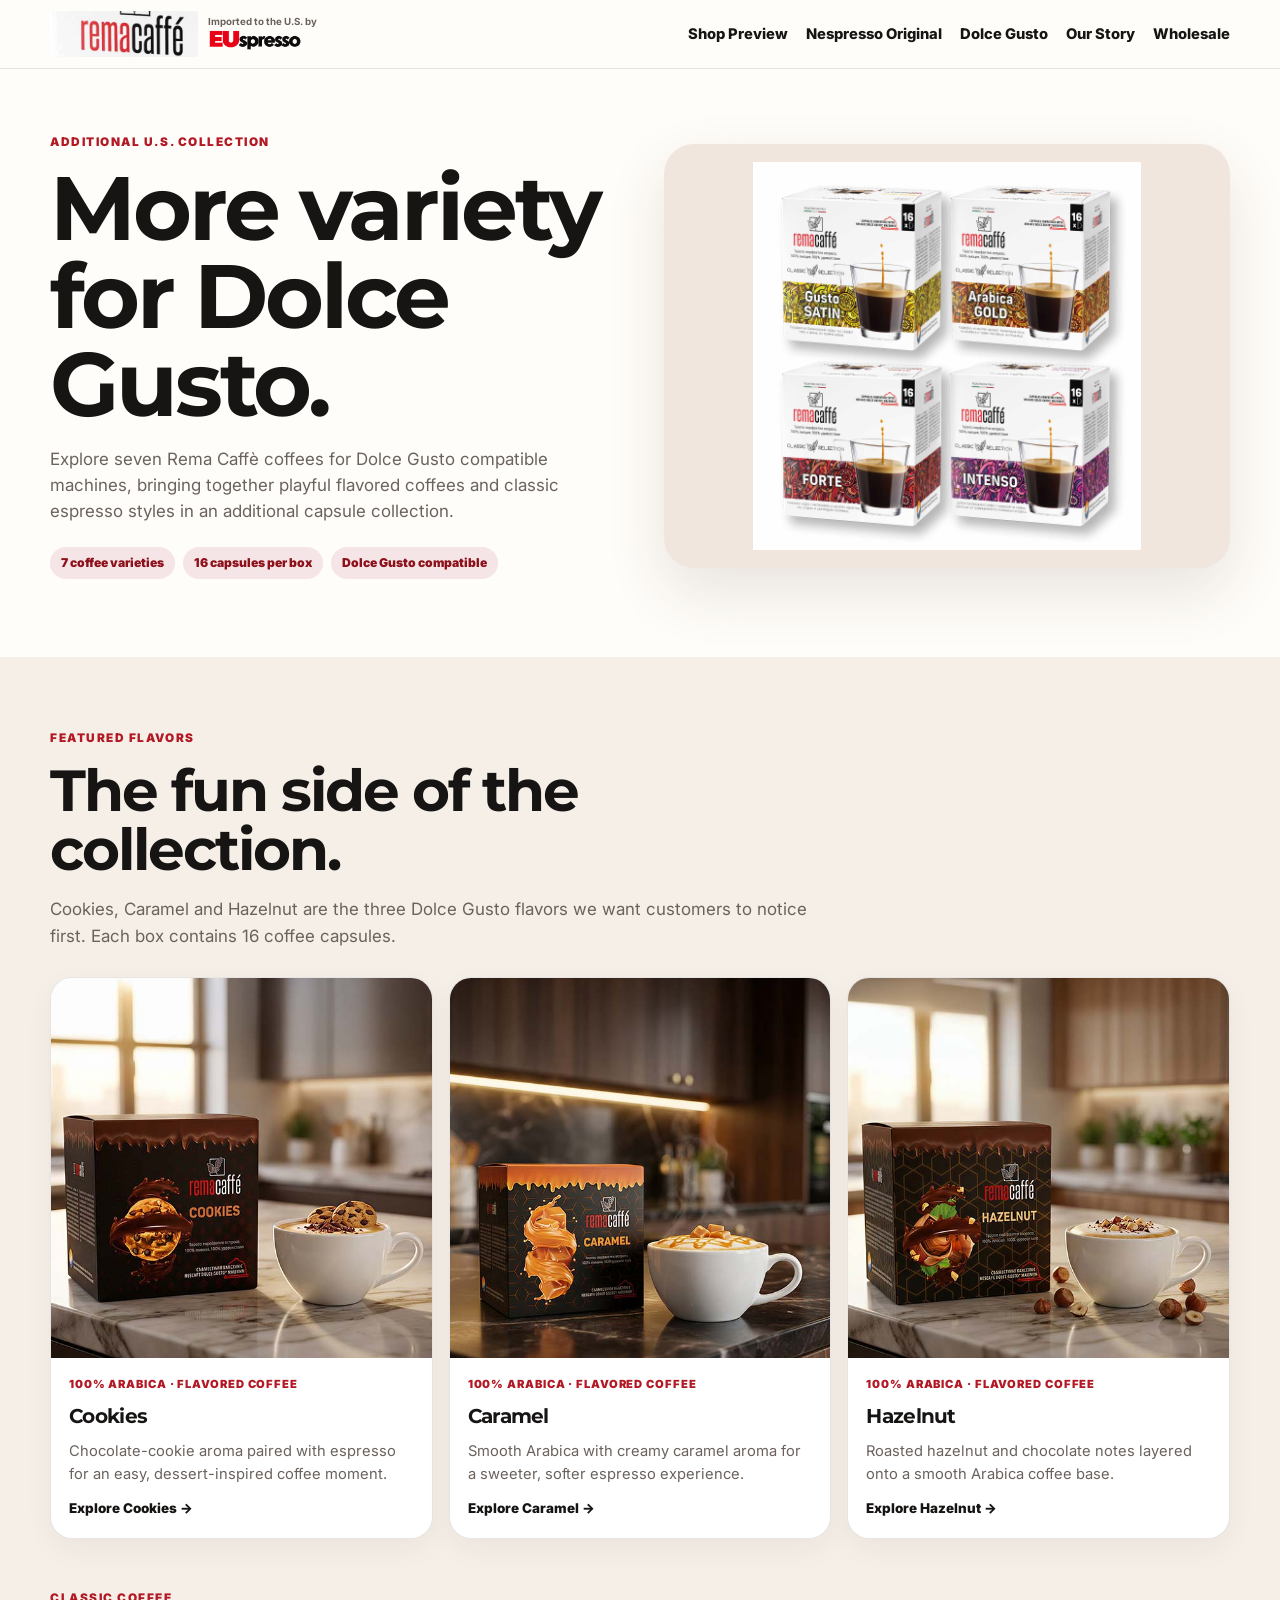
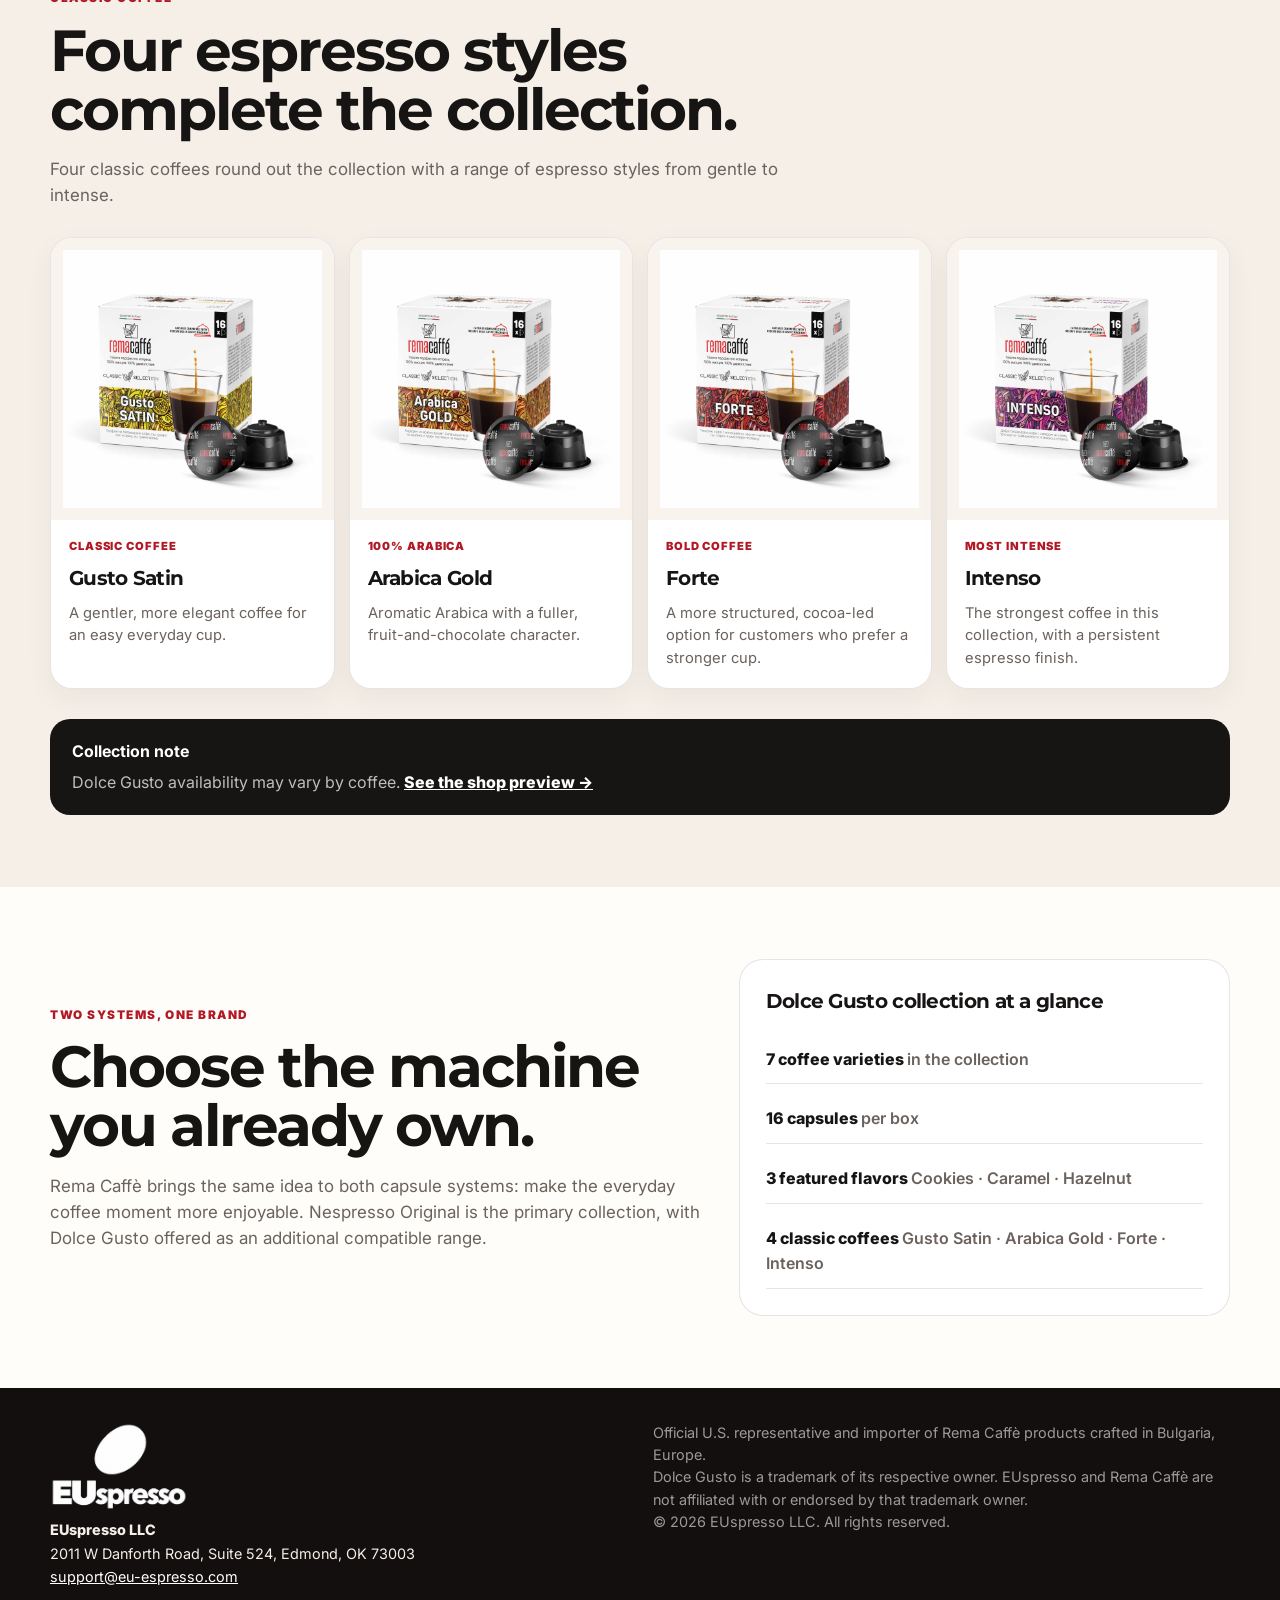
==== commit 0330778a: "Update EUspresso brand assets across website" ====
--- a/dolce-gusto/index.html
+++ b/dolce-gusto/index.html
@@ -10,12 +10,14 @@
 <meta property="og:image" content="https://eu-espresso.com/assets/rema-dolce-gusto-all.jpg">
 <meta property="og:type" content="website">
 <meta property="og:url" content="https://eu-espresso.com/dolce-gusto/">
+<link rel="icon" type="image/png" sizes="32x32" href="/assets/favicon-32.png">
+<link rel="icon" type="image/png" sizes="64x64" href="/assets/favicon-64.png">
+<link rel="apple-touch-icon" sizes="180x180" href="/assets/apple-touch-icon.png">
 <meta name="viewport" content="width=device-width, initial-scale=1">
-<link rel="icon" href="../EUspresso.PNG" type="image/png">
 <link rel="stylesheet" href="../assets/dolce-gusto.css">
 </head>
 <body>
-<nav class="top-nav"><div class="nav-inner"><a class="nav-brand" href="../" aria-label="Rema Caffè, imported to the U.S. by EUspresso"><span class="brand-logo" aria-hidden="true"></span><span class="brand-import">Imported to the U.S. by EUspresso</span></a><div class="nav-links"><a href="../shop/">Shop Preview</a><a href="../#nespresso-collection">Nespresso Original</a><a href="#collection">Dolce Gusto</a><a href="../#story">Our Story</a><a href="../#wholesale">Wholesale</a></div></div></nav>
+<nav class="top-nav"><div class="nav-inner"><a class="nav-brand" href="../" aria-label="Rema Caffè, imported to the U.S. by EUspresso"><span class="brand-logo" aria-hidden="true"></span><span class="brand-import"><span>Imported to the U.S. by</span><img class="brand-import-logo" src="/assets/euspresso-wordmark.png" alt="EUspresso"></span></a><div class="nav-links"><a href="../shop/">Shop Preview</a><a href="../#nespresso-collection">Nespresso Original</a><a href="#collection">Dolce Gusto</a><a href="../#story">Our Story</a><a href="../#wholesale">Wholesale</a></div></div></nav>
 <main>
 <section class="wrap hero">
   <div>
@@ -54,6 +56,6 @@
 </div>
 </section>
 </main>
-<footer><div class="footer-inner"><div><strong>EUspresso LLC</strong><br>2011 W Danforth Road, Suite 524, Edmond, OK 73003<br><a href="mailto:support@eu-espresso.com">support@eu-espresso.com</a></div><div class="footer-muted">Official U.S. representative and importer of Rema Caffè products crafted in Bulgaria, Europe.<br>Dolce Gusto is a trademark of its respective owner. EUspresso and Rema Caffè are not affiliated with or endorsed by that trademark owner.<br>&copy; <span id="year"></span> EUspresso LLC. All rights reserved.</div></div></footer>
+<footer><div class="footer-inner"><div><img class="footer-logo" src="/assets/euspresso-logo-white.png" alt="EUspresso"><div class="footer-company">EUspresso LLC</div>2011 W Danforth Road, Suite 524, Edmond, OK 73003<br><a href="mailto:support@eu-espresso.com">support@eu-espresso.com</a></div><div class="footer-muted">Official U.S. representative and importer of Rema Caffè products crafted in Bulgaria, Europe.<br>Dolce Gusto is a trademark of its respective owner. EUspresso and Rema Caffè are not affiliated with or endorsed by that trademark owner.<br>&copy; <span id="year"></span> EUspresso LLC. All rights reserved.</div></div></footer>
 <script>document.getElementById("year").textContent=new Date().getFullYear();</script>
 </body></html>
--- a/assets/dolce-gusto.css
+++ b/assets/dolce-gusto.css
@@ -1,12 +1,13 @@
+@import url('https://fonts.googleapis.com/css2?family=Inter:wght@400;500;600;700;800;900&family=Montserrat:wght@600;700;800&display=swap');
 :root{--red:#b31925;--red-dark:#8d111b;--ink:#171514;--muted:#6b625d;--cream:#f5efe8;--paper:#fffdf9;--line:rgba(55,42,35,.12)}
-*{box-sizing:border-box}html{scroll-behavior:smooth}body{margin:0;font-family:Inter,ui-sans-serif,system-ui,-apple-system,BlinkMacSystemFont,"Segoe UI",sans-serif;color:var(--ink);background:var(--paper);line-height:1.55}img{max-width:100%}a{color:inherit}
+*{box-sizing:border-box}html{scroll-behavior:smooth}body{margin:0;font-family:"Inter",ui-sans-serif,system-ui,-apple-system,BlinkMacSystemFont,"Segoe UI",sans-serif;color:var(--ink);background:var(--paper);line-height:1.55}img{max-width:100%}a{color:inherit}
 .top-nav{position:sticky;top:0;z-index:20;background:rgba(255,253,249,.95);backdrop-filter:blur(12px);border-bottom:1px solid var(--line)}
-.nav-inner{width:min(1180px,calc(100% - 36px));min-height:68px;margin:0 auto;display:flex;align-items:center;justify-content:space-between;gap:22px}.nav-brand{display:flex;align-items:center;gap:10px;text-decoration:none}.brand-logo{display:block;width:148px;height:46px;flex:0 0 auto;background:#fff url('/assets/dg-gusto-satin-box-caps.jpg') -84px -214px / 640px 640px no-repeat;border-radius:2px}.brand-import{color:var(--muted);font-size:.72rem;font-weight:700;max-width:110px;line-height:1.15}.nav-links{display:flex;gap:18px;flex-wrap:wrap;font-size:.92rem;font-weight:800}.nav-links a{text-decoration:none}.nav-links a:hover{color:var(--red)}
-.wrap{width:min(1180px,calc(100% - 36px));margin:0 auto}.eyebrow{color:var(--red);text-transform:uppercase;letter-spacing:.13em;font-size:.74rem;font-weight:900;margin-bottom:13px}h1,h2,h3{font-family:Georgia,"Times New Roman",serif;letter-spacing:-.035em}h1{font-size:clamp(3.2rem,7vw,6rem);line-height:.95;margin:0 0 18px}h2{font-size:clamp(2.1rem,4.5vw,3.7rem);line-height:1;margin:0 0 14px}h3{font-size:1.25rem;margin:0 0 8px}.section-copy{color:var(--muted);font-size:1.06rem;max-width:760px}
+.nav-inner{width:min(1180px,calc(100% - 36px));min-height:68px;margin:0 auto;display:flex;align-items:center;justify-content:space-between;gap:22px}.nav-brand{display:flex;align-items:center;gap:10px;text-decoration:none}.brand-logo{display:block;width:148px;height:46px;flex:0 0 auto;background:#fff url('/assets/dg-gusto-satin-box-caps.jpg') -84px -214px / 640px 640px no-repeat;border-radius:2px}.brand-import{display:flex;flex-direction:column;gap:2px;color:var(--muted);font-size:.61rem;font-weight:700;line-height:1.05;white-space:nowrap}.brand-import-logo{display:block;width:94px;height:auto}.nav-links{display:flex;gap:18px;flex-wrap:wrap;font-size:.92rem;font-weight:800}.nav-links a{text-decoration:none}.nav-links a:hover{color:var(--red)}
+.wrap{width:min(1180px,calc(100% - 36px));margin:0 auto}.eyebrow{color:var(--red);text-transform:uppercase;letter-spacing:.13em;font-size:.74rem;font-weight:900;margin-bottom:13px}h1,h2,h3{font-family:"Montserrat","Inter",sans-serif;font-weight:700;letter-spacing:-.035em}h1{font-size:clamp(3.2rem,7vw,6rem);line-height:.98;margin:0 0 18px}h2{font-size:clamp(2.1rem,4.5vw,3.7rem);line-height:1.03;margin:0 0 14px}h3{font-size:1.25rem;margin:0 0 8px}.section-copy{color:var(--muted);font-size:1.06rem;max-width:760px}
 .hero{padding:64px 0 78px;display:grid;grid-template-columns:1fr 1fr;gap:48px;align-items:center}.hero-visual{border-radius:30px;overflow:hidden;background:#f0e6dd;box-shadow:0 24px 60px rgba(62,42,30,.12)}.hero-visual img{display:block;width:100%;aspect-ratio:4/3;object-fit:contain;padding:18px}.hero-tags{display:flex;flex-wrap:wrap;gap:8px;margin-top:22px}.tag{padding:7px 11px;border-radius:999px;background:#f5e5e7;color:var(--red-dark);font-size:.76rem;font-weight:900}
 .section{padding:72px 0}.section.alt{background:var(--cream)}.section-head{max-width:760px;margin-bottom:28px}.featured-grid{display:grid;grid-template-columns:repeat(3,1fr);gap:16px}.featured-card,.classic-card{background:white;border:1px solid var(--line);border-radius:22px;overflow:hidden;box-shadow:0 10px 28px rgba(50,37,29,.05)}.featured-photo{aspect-ratio:1/1;background:#eee5db;overflow:hidden}.featured-photo img{width:100%;height:100%;object-fit:cover;display:block}.classic-grid{display:grid;grid-template-columns:repeat(4,1fr);gap:14px}.classic-photo{aspect-ratio:1/1;background:#f8f3ed}.classic-photo img{width:100%;height:100%;object-fit:contain;padding:12px;display:block}.body{padding:18px}.meta{color:var(--red);font-size:.7rem;font-weight:900;letter-spacing:.08em;text-transform:uppercase;margin-bottom:7px}.body p{margin:7px 0 0;color:var(--muted);font-size:.92rem}.link{display:inline-block;margin-top:13px;text-decoration:none;font-weight:850;font-size:.84rem}.link:hover{color:var(--red)}
 .callout{margin-top:30px;padding:20px 22px;border-radius:20px;background:#171514;color:white}.callout p{margin:6px 0 0;color:rgba(255,255,255,.72)}
 .compare{display:grid;grid-template-columns:1.15fr .85fr;gap:24px;align-items:center}.compare-card{padding:26px;border:1px solid var(--line);border-radius:24px;background:white}.compare-list{margin:18px 0 0;padding:0;list-style:none;display:grid;gap:10px}.compare-list li{padding:12px 0;border-bottom:1px solid var(--line);font-weight:800}.compare-list span{color:var(--muted);font-weight:600}
-footer{background:#120f0e;color:#f5efe8;padding:34px 0}.footer-inner{width:min(1180px,calc(100% - 36px));margin:0 auto;display:grid;grid-template-columns:1fr 1fr;gap:26px;font-size:.9rem}.footer-inner a{color:#fff}.footer-muted{color:rgba(255,255,255,.58)}
+footer{background:#120f0e;color:#f5efe8;padding:34px 0}.footer-inner{width:min(1180px,calc(100% - 36px));margin:0 auto;display:grid;grid-template-columns:1fr 1fr;gap:26px;font-size:.9rem}.footer-inner a{color:#fff}.footer-logo{display:block;width:138px;height:auto;margin:0 0 8px}.footer-company{font-weight:800;margin-bottom:2px}.footer-muted{color:rgba(255,255,255,.58)}
 @media(max-width:900px){.hero,.compare{grid-template-columns:1fr}.featured-grid{grid-template-columns:repeat(2,1fr)}.classic-grid{grid-template-columns:repeat(2,1fr)}}
 @media(max-width:680px){.nav-inner{padding:14px 0;align-items:flex-start;flex-direction:column}.nav-links{gap:10px 14px}.featured-grid,.classic-grid{grid-template-columns:1fr}.hero{padding-top:44px}}
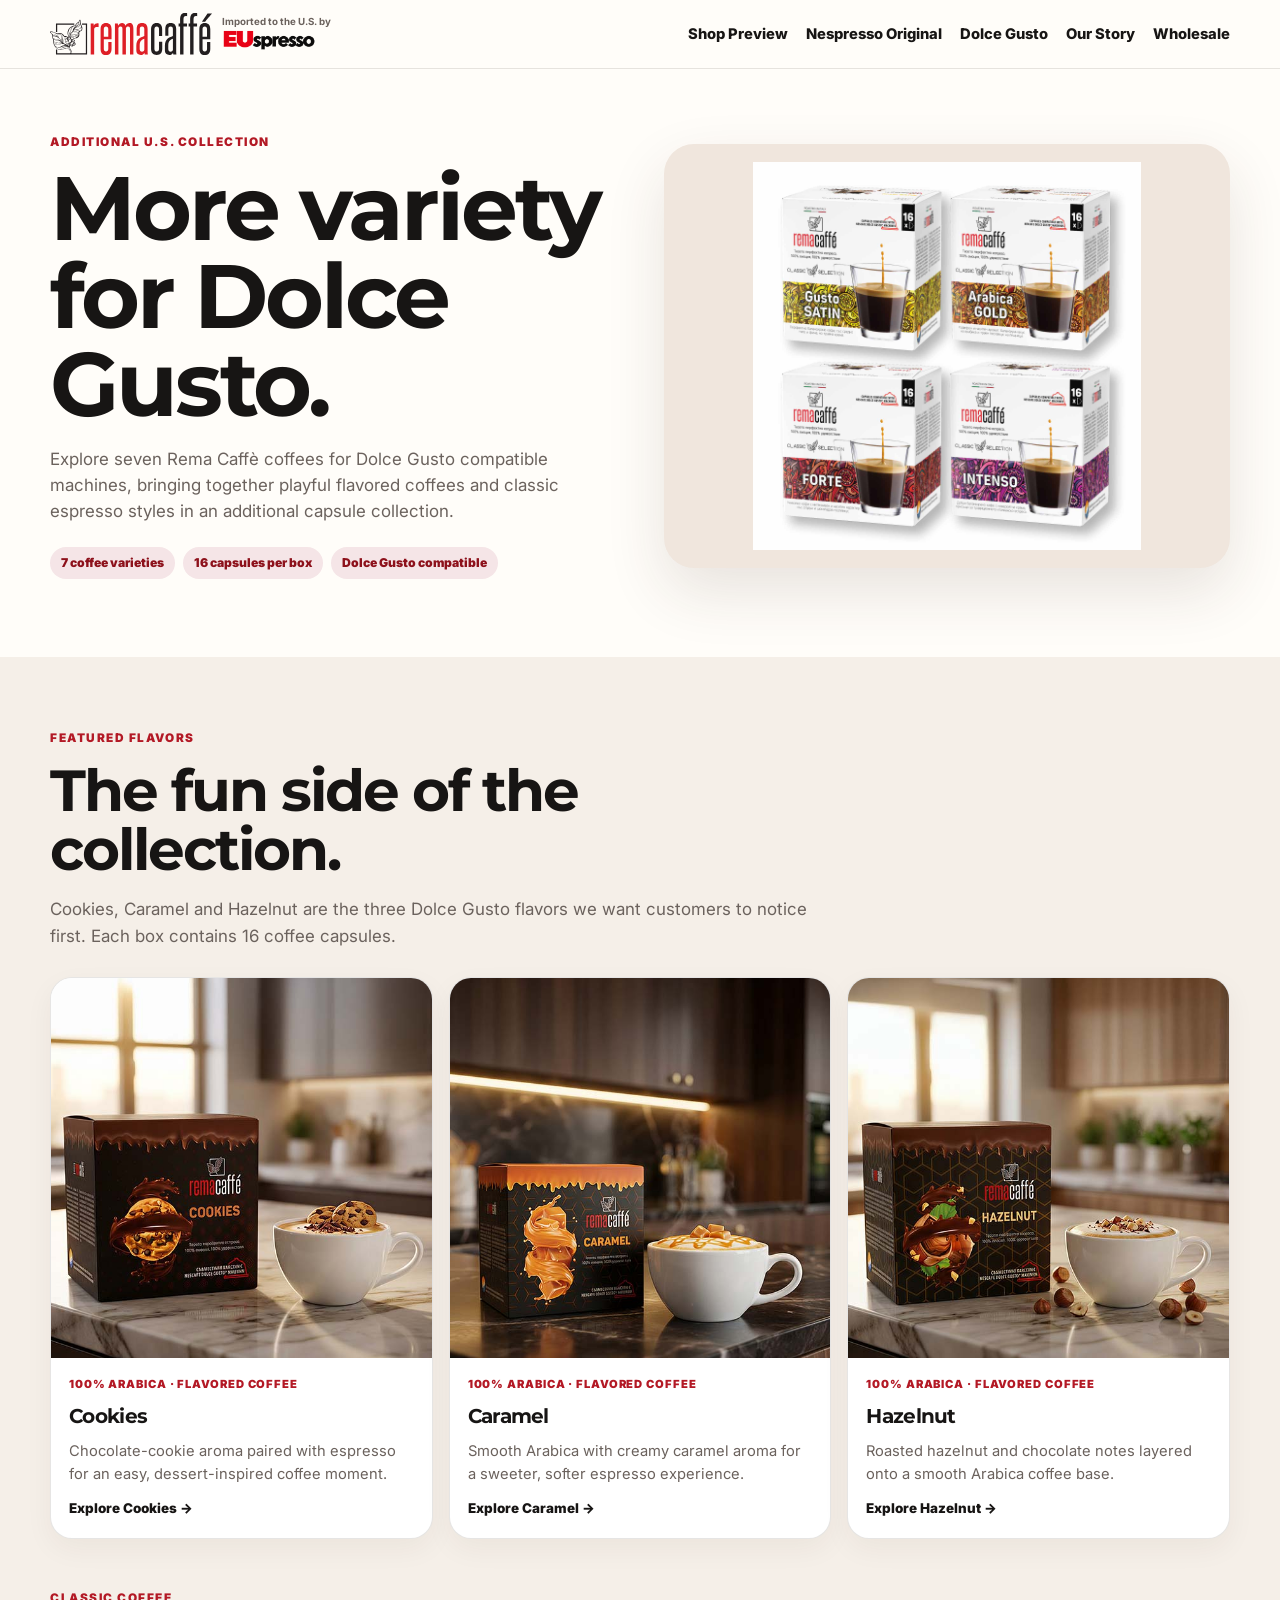
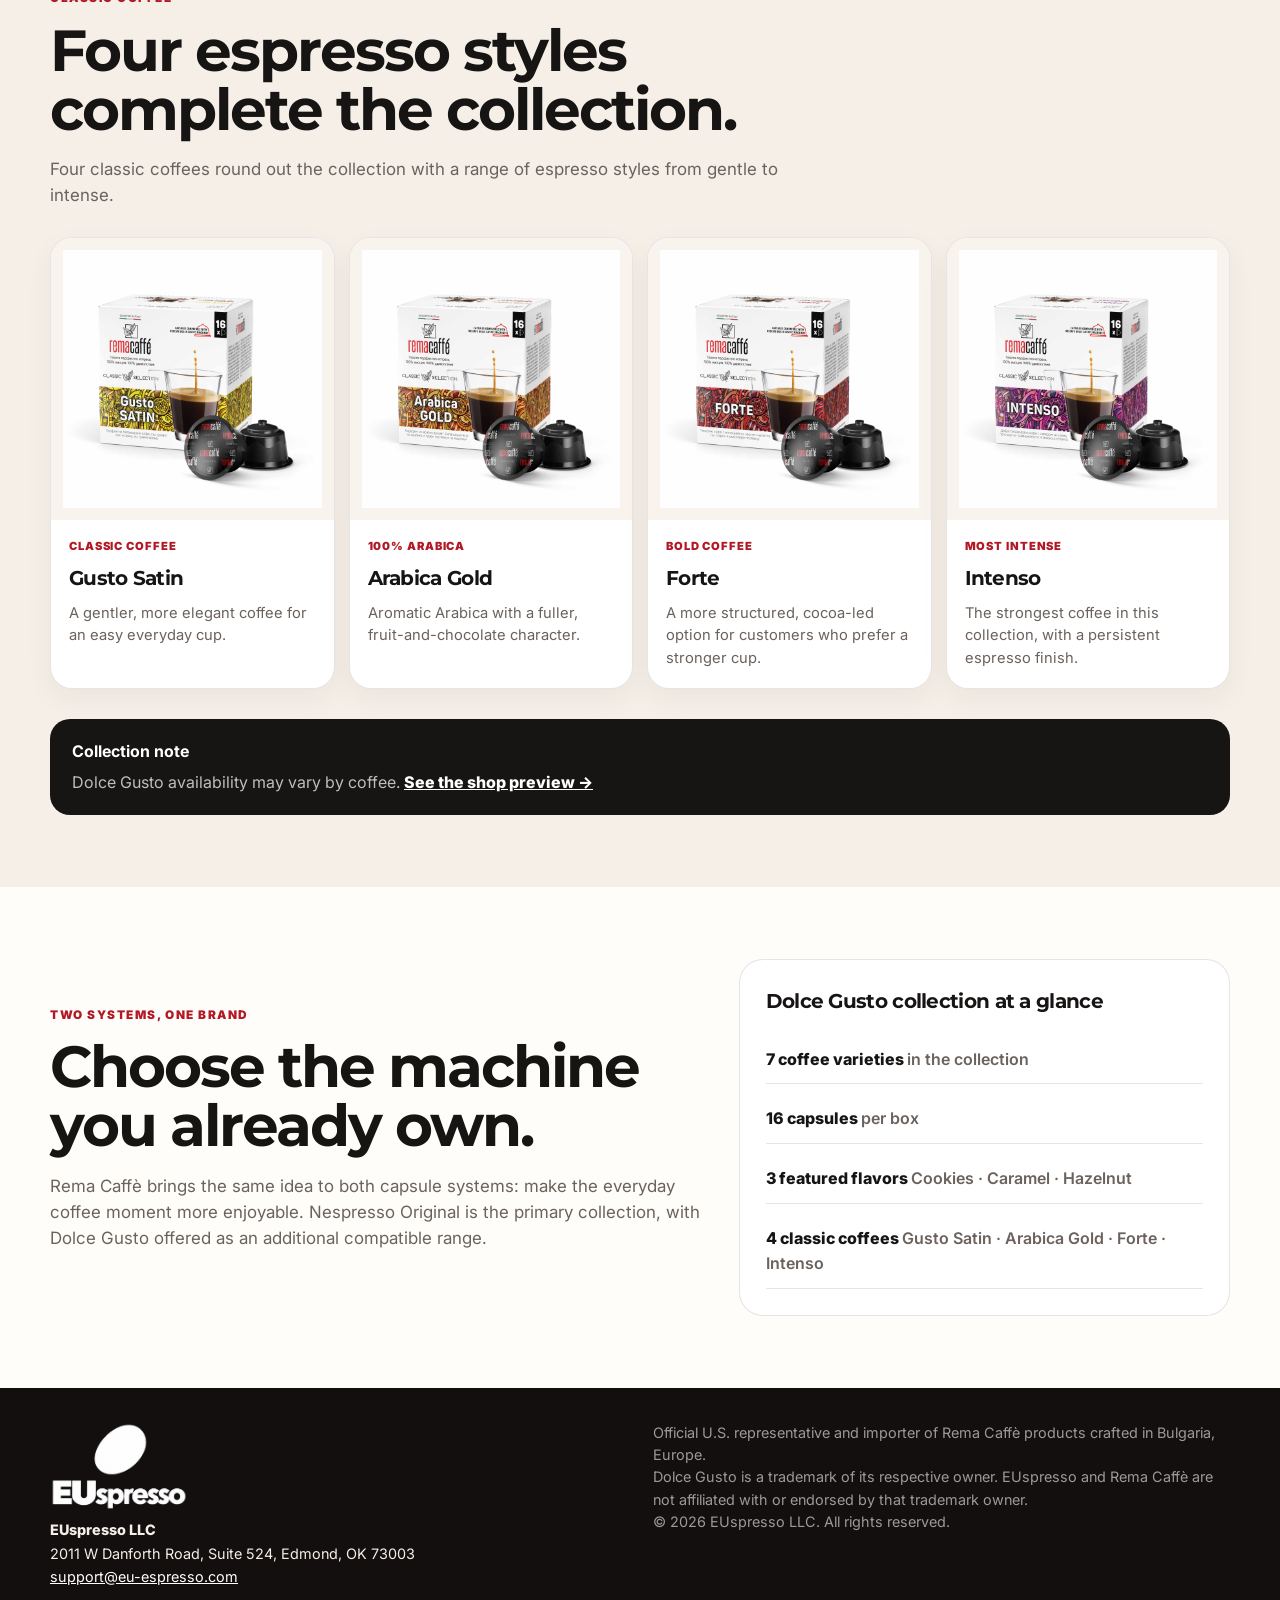
==== commit 3f67ed63: "Replace Rema logo workaround with official manufacturer assets" ====
--- a/dolce-gusto/index.html
+++ b/dolce-gusto/index.html
@@ -17,7 +17,7 @@
 <link rel="stylesheet" href="../assets/dolce-gusto.css">
 </head>
 <body>
-<nav class="top-nav"><div class="nav-inner"><a class="nav-brand" href="../" aria-label="Rema Caffè, imported to the U.S. by EUspresso"><span class="brand-logo" aria-hidden="true"></span><span class="brand-import"><span>Imported to the U.S. by</span><img class="brand-import-logo" src="/assets/euspresso-wordmark.png" alt="EUspresso"></span></a><div class="nav-links"><a href="../shop/">Shop Preview</a><a href="../#nespresso-collection">Nespresso Original</a><a href="#collection">Dolce Gusto</a><a href="../#story">Our Story</a><a href="../#wholesale">Wholesale</a></div></div></nav>
+<nav class="top-nav"><div class="nav-inner"><a class="nav-brand" href="../" aria-label="Rema Caffè, imported to the U.S. by EUspresso"><img class="rema-logo" src="/assets/rema-logo-horizontal.svg" alt="Rema Caffè"><span class="brand-import"><span>Imported to the U.S. by</span><img class="brand-import-logo" src="/assets/euspresso-wordmark.png" alt="EUspresso"></span></a><div class="nav-links"><a href="../shop/">Shop Preview</a><a href="../#nespresso-collection">Nespresso Original</a><a href="#collection">Dolce Gusto</a><a href="../#story">Our Story</a><a href="../#wholesale">Wholesale</a></div></div></nav>
 <main>
 <section class="wrap hero">
   <div>
--- a/assets/dolce-gusto.css
+++ b/assets/dolce-gusto.css
@@ -2,7 +2,7 @@
 :root{--red:#b31925;--red-dark:#8d111b;--ink:#171514;--muted:#6b625d;--cream:#f5efe8;--paper:#fffdf9;--line:rgba(55,42,35,.12)}
 *{box-sizing:border-box}html{scroll-behavior:smooth}body{margin:0;font-family:"Inter",ui-sans-serif,system-ui,-apple-system,BlinkMacSystemFont,"Segoe UI",sans-serif;color:var(--ink);background:var(--paper);line-height:1.55}img{max-width:100%}a{color:inherit}
 .top-nav{position:sticky;top:0;z-index:20;background:rgba(255,253,249,.95);backdrop-filter:blur(12px);border-bottom:1px solid var(--line)}
-.nav-inner{width:min(1180px,calc(100% - 36px));min-height:68px;margin:0 auto;display:flex;align-items:center;justify-content:space-between;gap:22px}.nav-brand{display:flex;align-items:center;gap:10px;text-decoration:none}.brand-logo{display:block;width:148px;height:46px;flex:0 0 auto;background:#fff url('/assets/dg-gusto-satin-box-caps.jpg') -84px -214px / 640px 640px no-repeat;border-radius:2px}.brand-import{display:flex;flex-direction:column;gap:2px;color:var(--muted);font-size:.61rem;font-weight:700;line-height:1.05;white-space:nowrap}.brand-import-logo{display:block;width:94px;height:auto}.nav-links{display:flex;gap:18px;flex-wrap:wrap;font-size:.92rem;font-weight:800}.nav-links a{text-decoration:none}.nav-links a:hover{color:var(--red)}
+.nav-inner{width:min(1180px,calc(100% - 36px));min-height:68px;margin:0 auto;display:flex;align-items:center;justify-content:space-between;gap:22px}.nav-brand{display:flex;align-items:center;gap:10px;text-decoration:none}.rema-logo{display:block;width:162px;height:auto;flex:0 0 auto}.brand-import{display:flex;flex-direction:column;gap:2px;color:var(--muted);font-size:.61rem;font-weight:700;line-height:1.05;white-space:nowrap}.brand-import-logo{display:block;width:94px;height:auto}.nav-links{display:flex;gap:18px;flex-wrap:wrap;font-size:.92rem;font-weight:800}.nav-links a{text-decoration:none}.nav-links a:hover{color:var(--red)}
 .wrap{width:min(1180px,calc(100% - 36px));margin:0 auto}.eyebrow{color:var(--red);text-transform:uppercase;letter-spacing:.13em;font-size:.74rem;font-weight:900;margin-bottom:13px}h1,h2,h3{font-family:"Montserrat","Inter",sans-serif;font-weight:700;letter-spacing:-.035em}h1{font-size:clamp(3.2rem,7vw,6rem);line-height:.98;margin:0 0 18px}h2{font-size:clamp(2.1rem,4.5vw,3.7rem);line-height:1.03;margin:0 0 14px}h3{font-size:1.25rem;margin:0 0 8px}.section-copy{color:var(--muted);font-size:1.06rem;max-width:760px}
 .hero{padding:64px 0 78px;display:grid;grid-template-columns:1fr 1fr;gap:48px;align-items:center}.hero-visual{border-radius:30px;overflow:hidden;background:#f0e6dd;box-shadow:0 24px 60px rgba(62,42,30,.12)}.hero-visual img{display:block;width:100%;aspect-ratio:4/3;object-fit:contain;padding:18px}.hero-tags{display:flex;flex-wrap:wrap;gap:8px;margin-top:22px}.tag{padding:7px 11px;border-radius:999px;background:#f5e5e7;color:var(--red-dark);font-size:.76rem;font-weight:900}
 .section{padding:72px 0}.section.alt{background:var(--cream)}.section-head{max-width:760px;margin-bottom:28px}.featured-grid{display:grid;grid-template-columns:repeat(3,1fr);gap:16px}.featured-card,.classic-card{background:white;border:1px solid var(--line);border-radius:22px;overflow:hidden;box-shadow:0 10px 28px rgba(50,37,29,.05)}.featured-photo{aspect-ratio:1/1;background:#eee5db;overflow:hidden}.featured-photo img{width:100%;height:100%;object-fit:cover;display:block}.classic-grid{display:grid;grid-template-columns:repeat(4,1fr);gap:14px}.classic-photo{aspect-ratio:1/1;background:#f8f3ed}.classic-photo img{width:100%;height:100%;object-fit:contain;padding:12px;display:block}.body{padding:18px}.meta{color:var(--red);font-size:.7rem;font-weight:900;letter-spacing:.08em;text-transform:uppercase;margin-bottom:7px}.body p{margin:7px 0 0;color:var(--muted);font-size:.92rem}.link{display:inline-block;margin-top:13px;text-decoration:none;font-weight:850;font-size:.84rem}.link:hover{color:var(--red)}
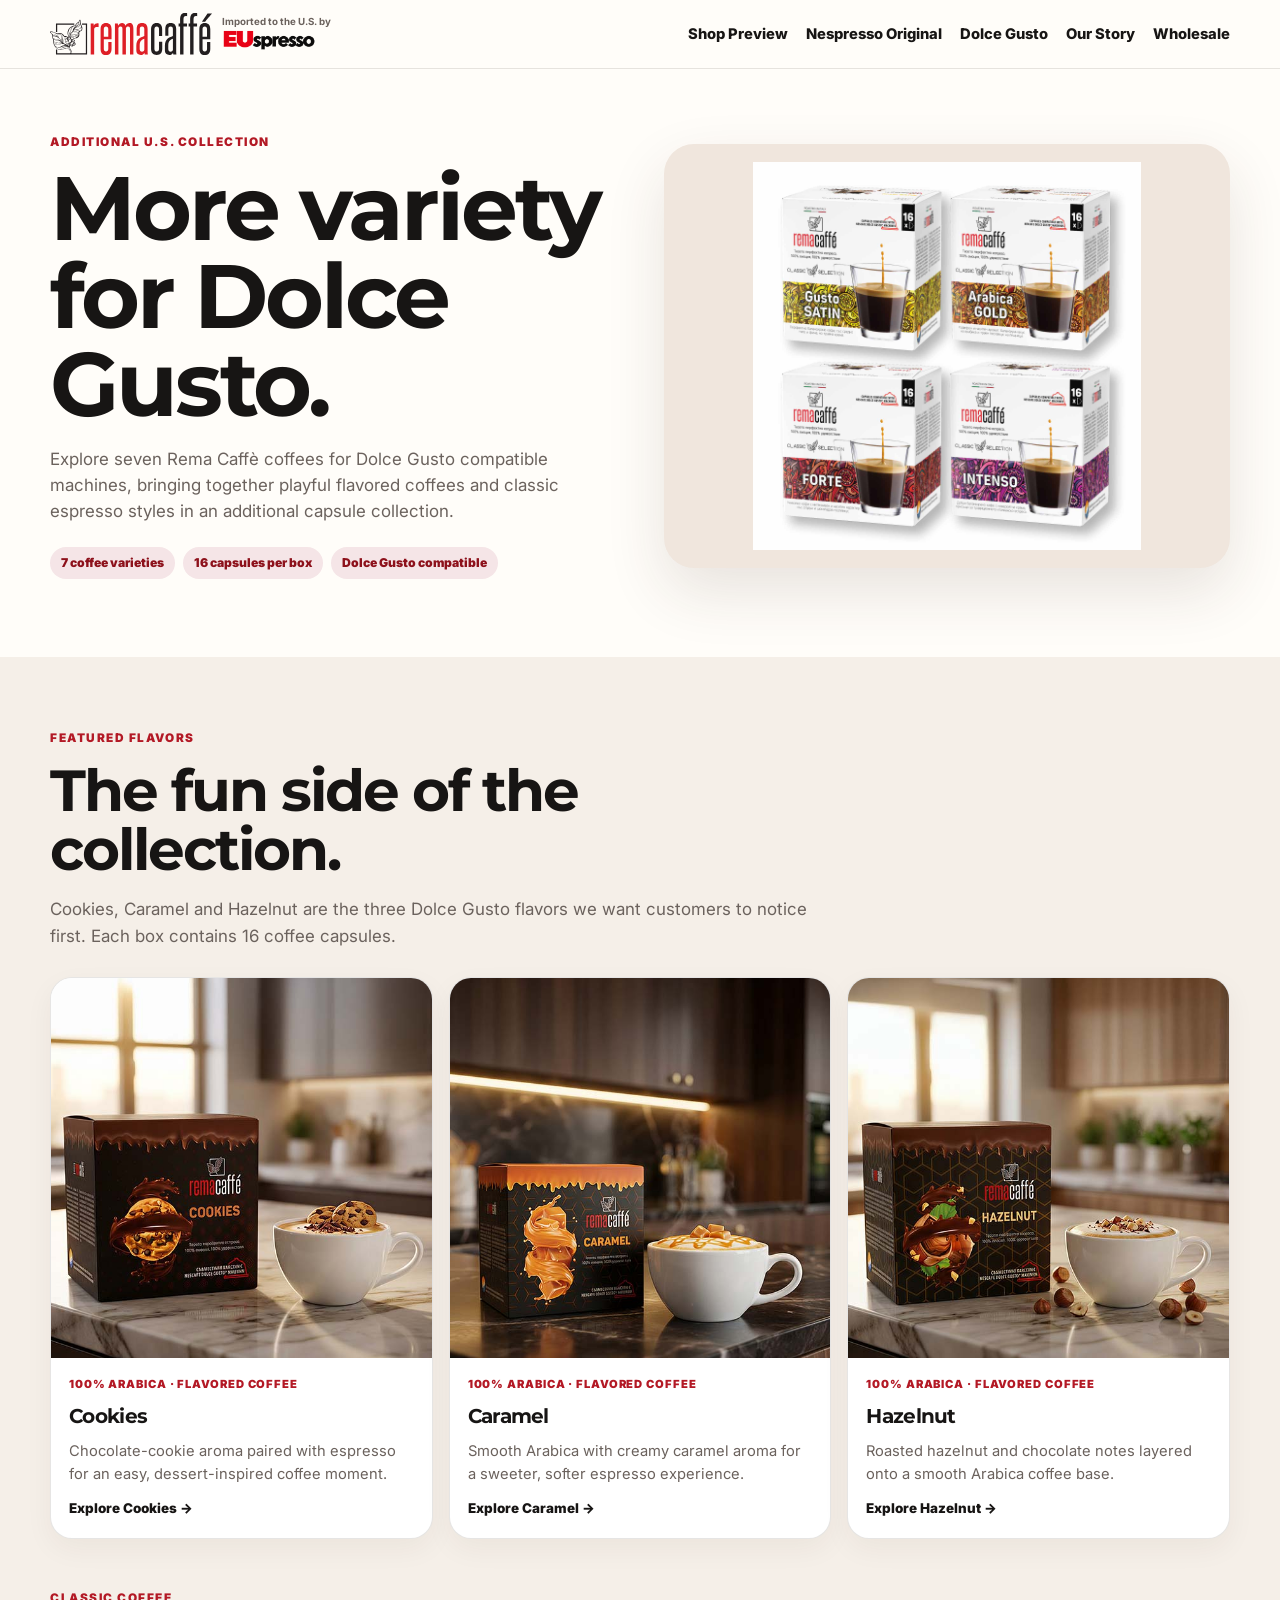
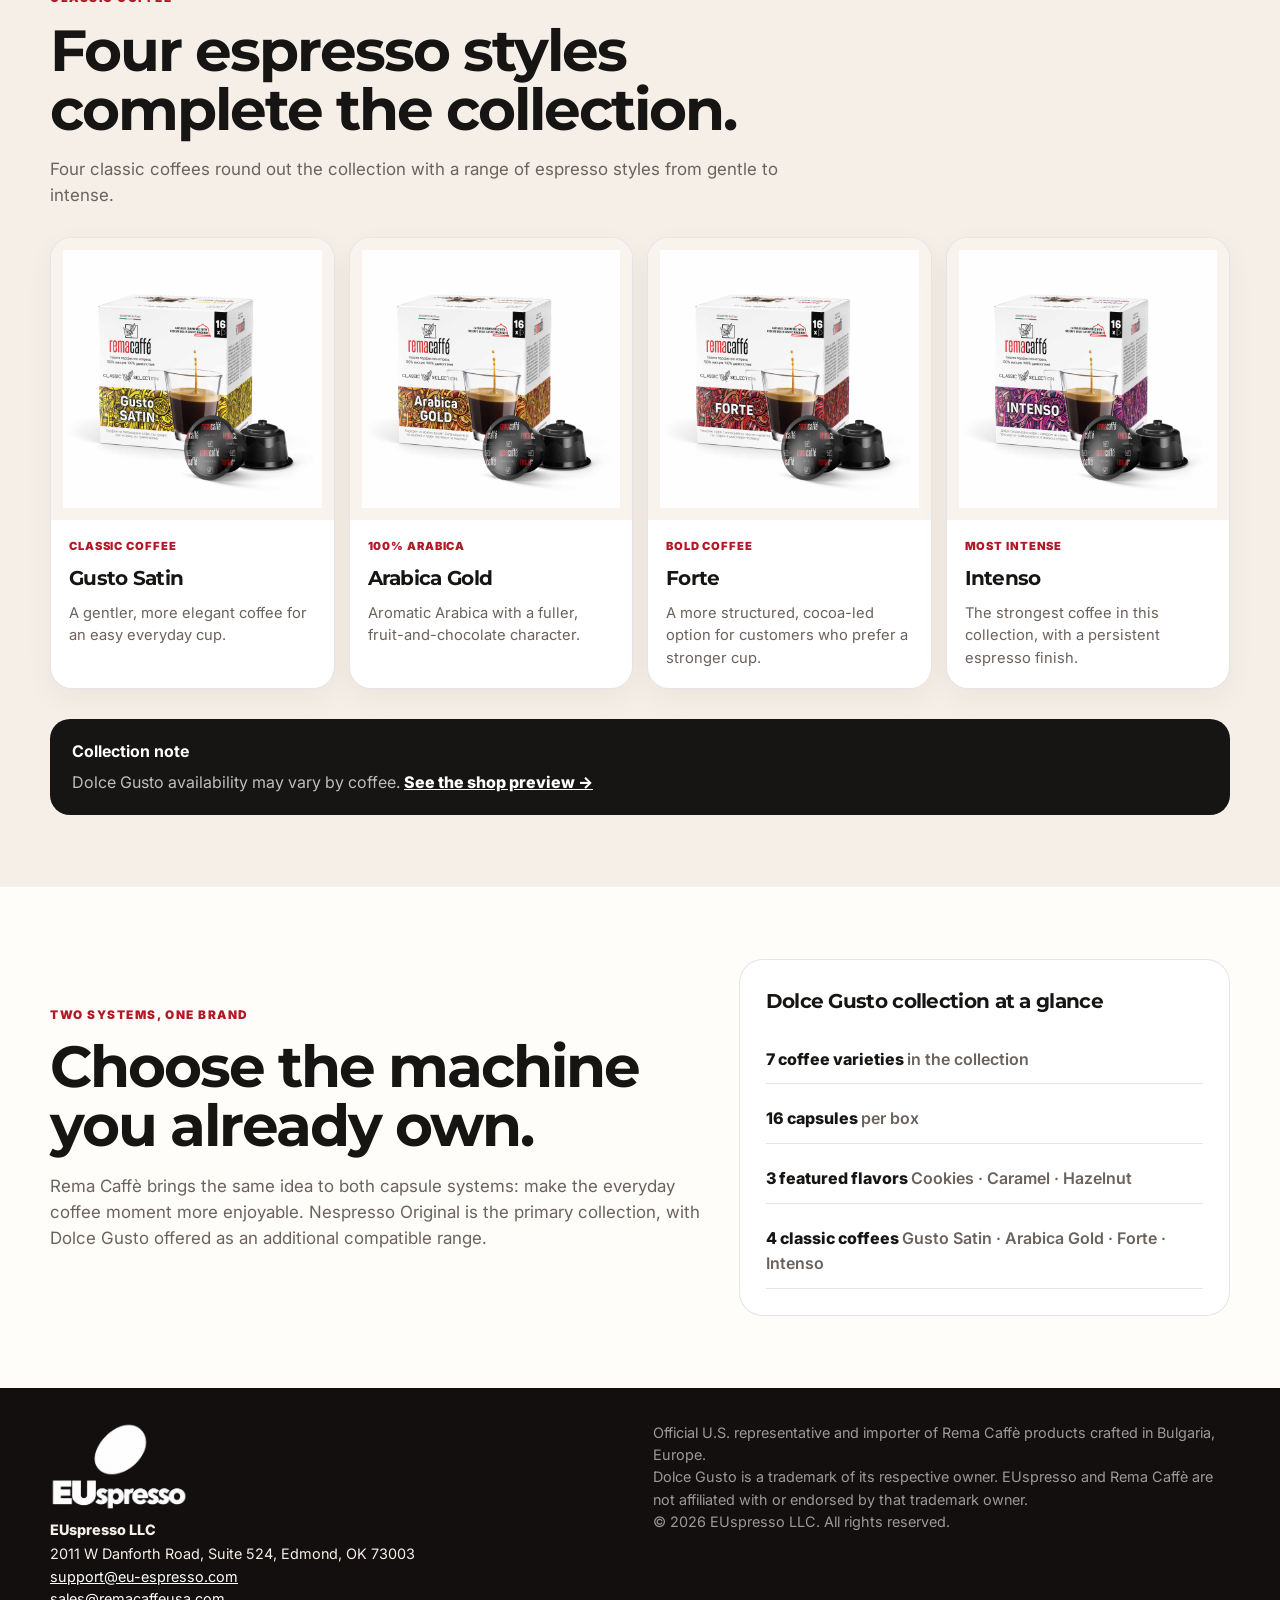
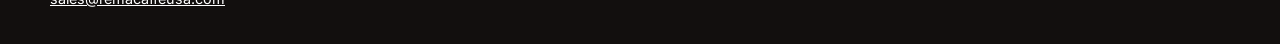
==== commit 68b36a9a: "Add Rema Caffe USA sales email to site footer" ====
--- a/dolce-gusto/index.html
+++ b/dolce-gusto/index.html
@@ -56,6 +56,6 @@
 </div>
 </section>
 </main>
-<footer><div class="footer-inner"><div><img class="footer-logo" src="/assets/euspresso-logo-white.png" alt="EUspresso"><div class="footer-company">EUspresso LLC</div>2011 W Danforth Road, Suite 524, Edmond, OK 73003<br><a href="mailto:support@eu-espresso.com">support@eu-espresso.com</a></div><div class="footer-muted">Official U.S. representative and importer of Rema Caffè products crafted in Bulgaria, Europe.<br>Dolce Gusto is a trademark of its respective owner. EUspresso and Rema Caffè are not affiliated with or endorsed by that trademark owner.<br>&copy; <span id="year"></span> EUspresso LLC. All rights reserved.</div></div></footer>
+<footer><div class="footer-inner"><div><img class="footer-logo" src="/assets/euspresso-logo-white.png" alt="EUspresso"><div class="footer-company">EUspresso LLC</div>2011 W Danforth Road, Suite 524, Edmond, OK 73003<br><a href="mailto:support@eu-espresso.com">support@eu-espresso.com</a><br><a href="mailto:sales@remacaffeusa.com">sales@remacaffeusa.com</a></div><div class="footer-muted">Official U.S. representative and importer of Rema Caffè products crafted in Bulgaria, Europe.<br>Dolce Gusto is a trademark of its respective owner. EUspresso and Rema Caffè are not affiliated with or endorsed by that trademark owner.<br>&copy; <span id="year"></span> EUspresso LLC. All rights reserved.</div></div></footer>
 <script>document.getElementById("year").textContent=new Date().getFullYear();</script>
 </body></html>
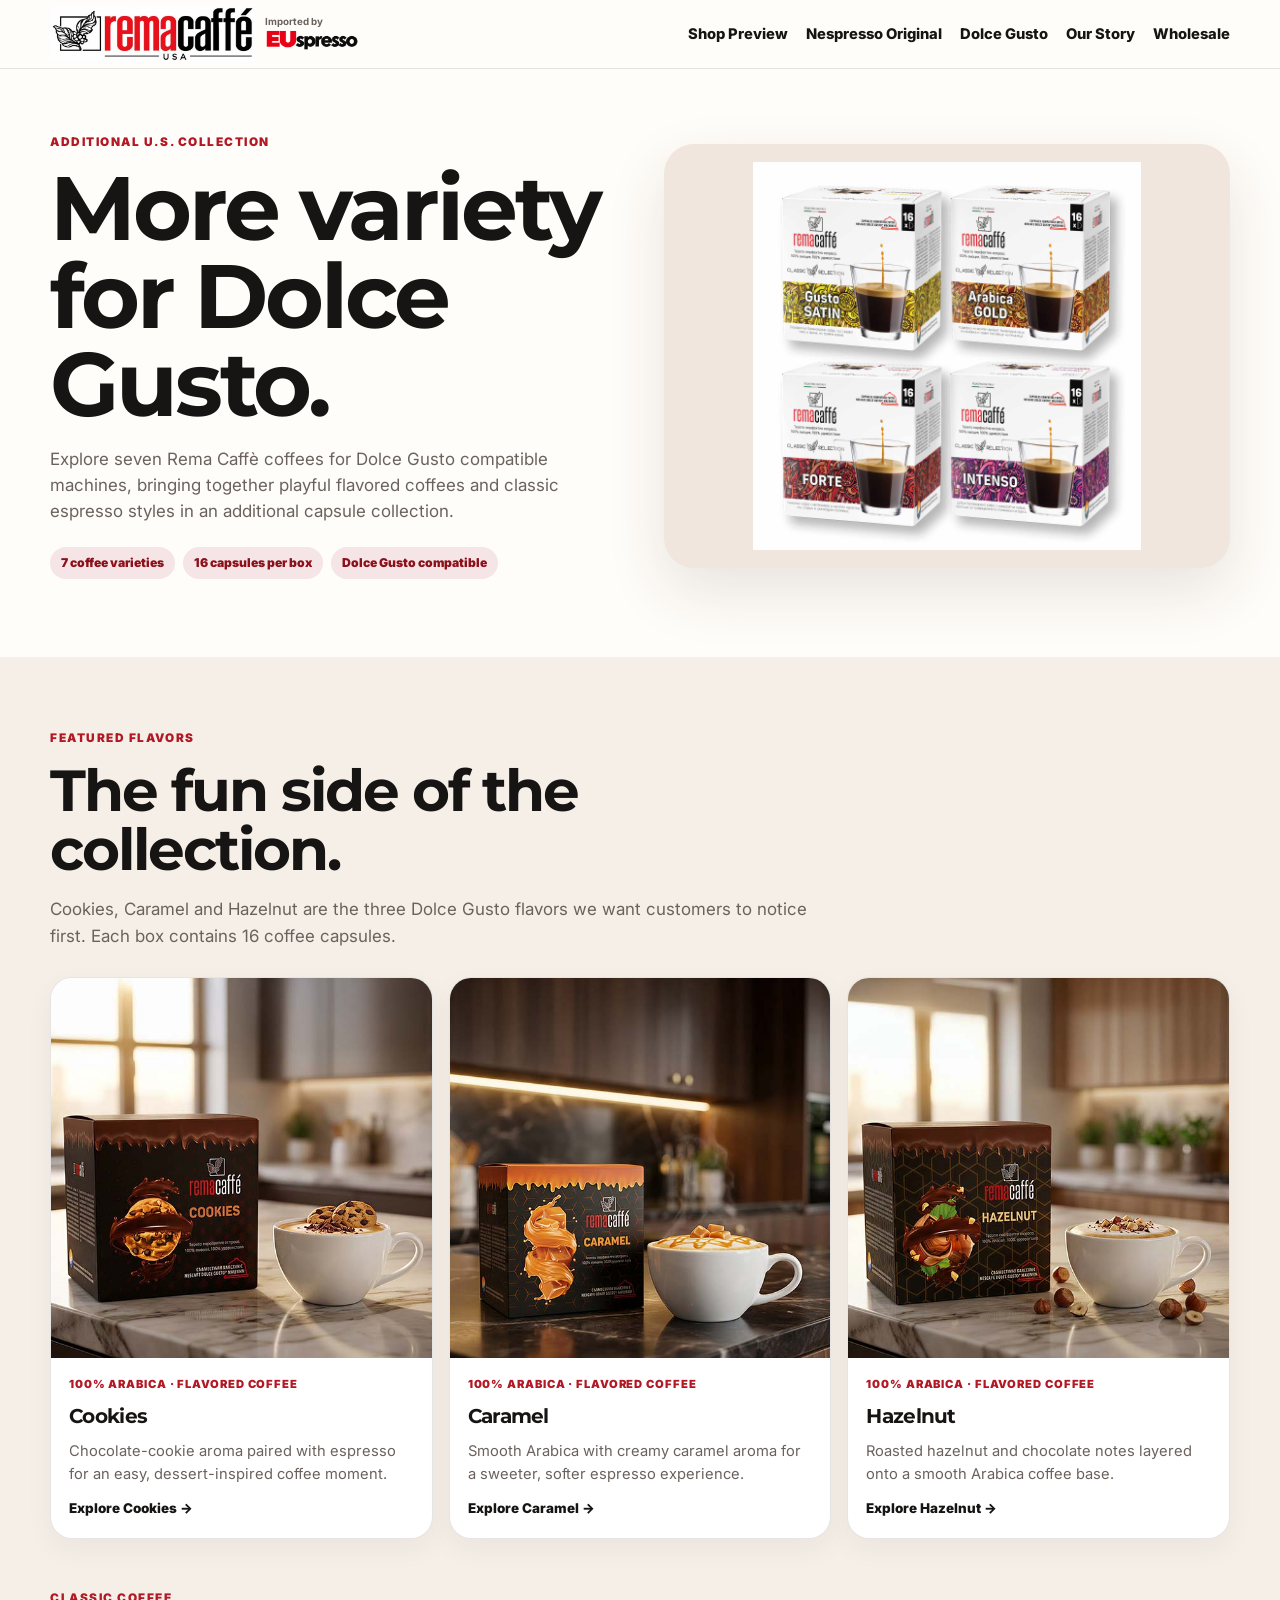
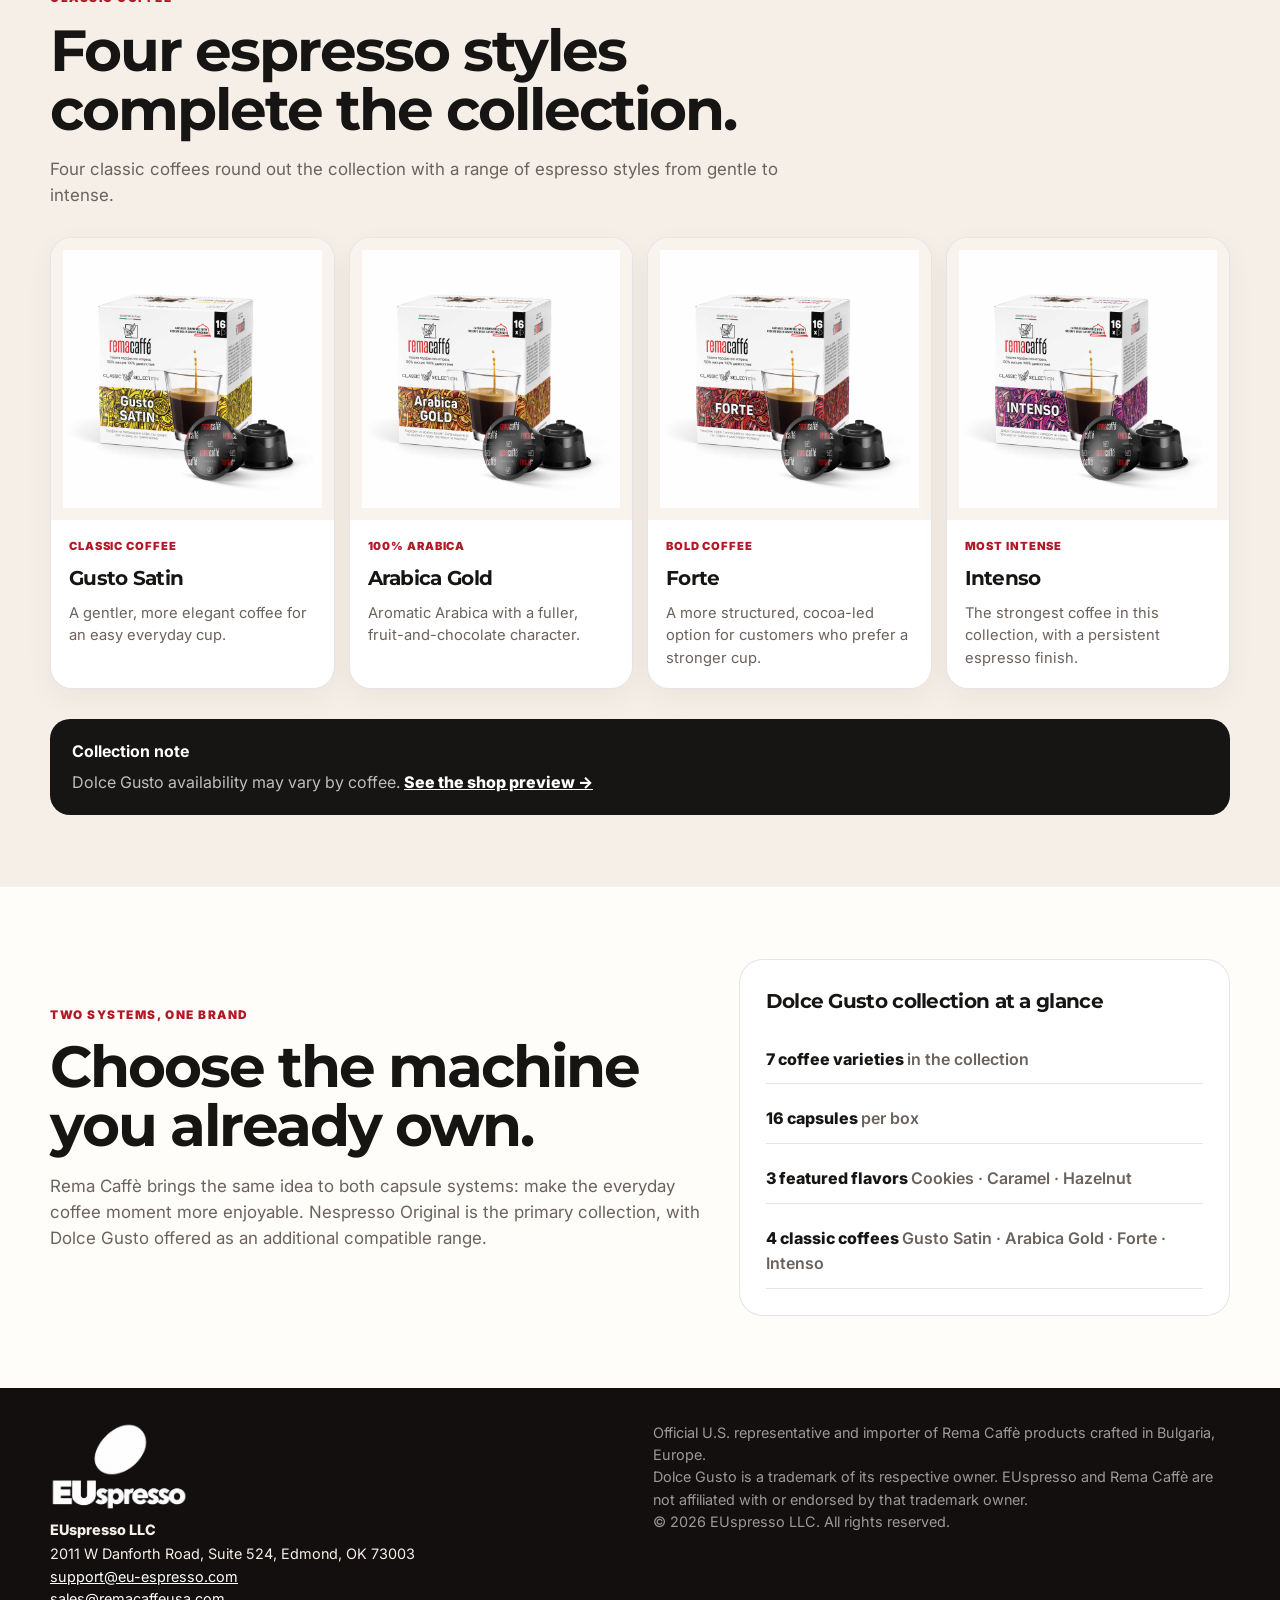
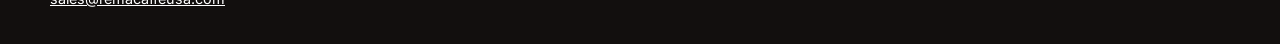
==== commit 0f17dc15: "Use Rema Caffe USA logo across site header" ====
--- a/dolce-gusto/index.html
+++ b/dolce-gusto/index.html
@@ -17,7 +17,7 @@
 <link rel="stylesheet" href="../assets/dolce-gusto.css">
 </head>
 <body>
-<nav class="top-nav"><div class="nav-inner"><a class="nav-brand" href="../" aria-label="Rema Caffè, imported to the U.S. by EUspresso"><img class="rema-logo" src="/assets/rema-logo-horizontal.svg" alt="Rema Caffè"><span class="brand-import"><span>Imported to the U.S. by</span><img class="brand-import-logo" src="/assets/euspresso-wordmark.png" alt="EUspresso"></span></a><div class="nav-links"><a href="../shop/">Shop Preview</a><a href="../#nespresso-collection">Nespresso Original</a><a href="#collection">Dolce Gusto</a><a href="../#story">Our Story</a><a href="../#wholesale">Wholesale</a></div></div></nav>
+<nav class="top-nav"><div class="nav-inner"><a class="nav-brand" href="../" aria-label="Rema Caffè USA, imported by EUspresso"><img class="rema-logo" src="/assets/rema-caffe-usa-header.jpg" alt="Rema Caffè USA"><span class="brand-import"><span>Imported by</span><img class="brand-import-logo" src="/assets/euspresso-wordmark.png" alt="EUspresso"></span></a><div class="nav-links"><a href="../shop/">Shop Preview</a><a href="../#nespresso-collection">Nespresso Original</a><a href="#collection">Dolce Gusto</a><a href="../#story">Our Story</a><a href="../#wholesale">Wholesale</a></div></div></nav>
 <main>
 <section class="wrap hero">
   <div>
--- a/assets/dolce-gusto.css
+++ b/assets/dolce-gusto.css
@@ -2,7 +2,7 @@
 :root{--red:#b31925;--red-dark:#8d111b;--ink:#171514;--muted:#6b625d;--cream:#f5efe8;--paper:#fffdf9;--line:rgba(55,42,35,.12)}
 *{box-sizing:border-box}html{scroll-behavior:smooth}body{margin:0;font-family:"Inter",ui-sans-serif,system-ui,-apple-system,BlinkMacSystemFont,"Segoe UI",sans-serif;color:var(--ink);background:var(--paper);line-height:1.55}img{max-width:100%}a{color:inherit}
 .top-nav{position:sticky;top:0;z-index:20;background:rgba(255,253,249,.95);backdrop-filter:blur(12px);border-bottom:1px solid var(--line)}
-.nav-inner{width:min(1180px,calc(100% - 36px));min-height:68px;margin:0 auto;display:flex;align-items:center;justify-content:space-between;gap:22px}.nav-brand{display:flex;align-items:center;gap:10px;text-decoration:none}.rema-logo{display:block;width:162px;height:auto;flex:0 0 auto}.brand-import{display:flex;flex-direction:column;gap:2px;color:var(--muted);font-size:.61rem;font-weight:700;line-height:1.05;white-space:nowrap}.brand-import-logo{display:block;width:94px;height:auto}.nav-links{display:flex;gap:18px;flex-wrap:wrap;font-size:.92rem;font-weight:800}.nav-links a{text-decoration:none}.nav-links a:hover{color:var(--red)}
+.nav-inner{width:min(1180px,calc(100% - 36px));min-height:68px;margin:0 auto;display:flex;align-items:center;justify-content:space-between;gap:22px}.nav-brand{display:flex;align-items:center;gap:10px;text-decoration:none}.rema-logo{display:block;width:205px;height:auto;flex:0 0 auto}.brand-import{display:flex;flex-direction:column;gap:2px;color:var(--muted);font-size:.61rem;font-weight:700;line-height:1.05;white-space:nowrap}.brand-import-logo{display:block;width:94px;height:auto}.nav-links{display:flex;gap:18px;flex-wrap:wrap;font-size:.92rem;font-weight:800}.nav-links a{text-decoration:none}.nav-links a:hover{color:var(--red)}
 .wrap{width:min(1180px,calc(100% - 36px));margin:0 auto}.eyebrow{color:var(--red);text-transform:uppercase;letter-spacing:.13em;font-size:.74rem;font-weight:900;margin-bottom:13px}h1,h2,h3{font-family:"Montserrat","Inter",sans-serif;font-weight:700;letter-spacing:-.035em}h1{font-size:clamp(3.2rem,7vw,6rem);line-height:.98;margin:0 0 18px}h2{font-size:clamp(2.1rem,4.5vw,3.7rem);line-height:1.03;margin:0 0 14px}h3{font-size:1.25rem;margin:0 0 8px}.section-copy{color:var(--muted);font-size:1.06rem;max-width:760px}
 .hero{padding:64px 0 78px;display:grid;grid-template-columns:1fr 1fr;gap:48px;align-items:center}.hero-visual{border-radius:30px;overflow:hidden;background:#f0e6dd;box-shadow:0 24px 60px rgba(62,42,30,.12)}.hero-visual img{display:block;width:100%;aspect-ratio:4/3;object-fit:contain;padding:18px}.hero-tags{display:flex;flex-wrap:wrap;gap:8px;margin-top:22px}.tag{padding:7px 11px;border-radius:999px;background:#f5e5e7;color:var(--red-dark);font-size:.76rem;font-weight:900}
 .section{padding:72px 0}.section.alt{background:var(--cream)}.section-head{max-width:760px;margin-bottom:28px}.featured-grid{display:grid;grid-template-columns:repeat(3,1fr);gap:16px}.featured-card,.classic-card{background:white;border:1px solid var(--line);border-radius:22px;overflow:hidden;box-shadow:0 10px 28px rgba(50,37,29,.05)}.featured-photo{aspect-ratio:1/1;background:#eee5db;overflow:hidden}.featured-photo img{width:100%;height:100%;object-fit:cover;display:block}.classic-grid{display:grid;grid-template-columns:repeat(4,1fr);gap:14px}.classic-photo{aspect-ratio:1/1;background:#f8f3ed}.classic-photo img{width:100%;height:100%;object-fit:contain;padding:12px;display:block}.body{padding:18px}.meta{color:var(--red);font-size:.7rem;font-weight:900;letter-spacing:.08em;text-transform:uppercase;margin-bottom:7px}.body p{margin:7px 0 0;color:var(--muted);font-size:.92rem}.link{display:inline-block;margin-top:13px;text-decoration:none;font-weight:850;font-size:.84rem}.link:hover{color:var(--red)}
@@ -10,4 +10,4 @@
 .compare{display:grid;grid-template-columns:1.15fr .85fr;gap:24px;align-items:center}.compare-card{padding:26px;border:1px solid var(--line);border-radius:24px;background:white}.compare-list{margin:18px 0 0;padding:0;list-style:none;display:grid;gap:10px}.compare-list li{padding:12px 0;border-bottom:1px solid var(--line);font-weight:800}.compare-list span{color:var(--muted);font-weight:600}
 footer{background:#120f0e;color:#f5efe8;padding:34px 0}.footer-inner{width:min(1180px,calc(100% - 36px));margin:0 auto;display:grid;grid-template-columns:1fr 1fr;gap:26px;font-size:.9rem}.footer-inner a{color:#fff}.footer-logo{display:block;width:138px;height:auto;margin:0 0 8px}.footer-company{font-weight:800;margin-bottom:2px}.footer-muted{color:rgba(255,255,255,.58)}
 @media(max-width:900px){.hero,.compare{grid-template-columns:1fr}.featured-grid{grid-template-columns:repeat(2,1fr)}.classic-grid{grid-template-columns:repeat(2,1fr)}}
-@media(max-width:680px){.nav-inner{padding:14px 0;align-items:flex-start;flex-direction:column}.nav-links{gap:10px 14px}.featured-grid,.classic-grid{grid-template-columns:1fr}.hero{padding-top:44px}}
+@media(max-width:680px){.rema-logo{width:180px}.nav-inner{padding:14px 0;align-items:flex-start;flex-direction:column}.nav-links{gap:10px 14px}.featured-grid,.classic-grid{grid-template-columns:1fr}.hero{padding-top:44px}}
